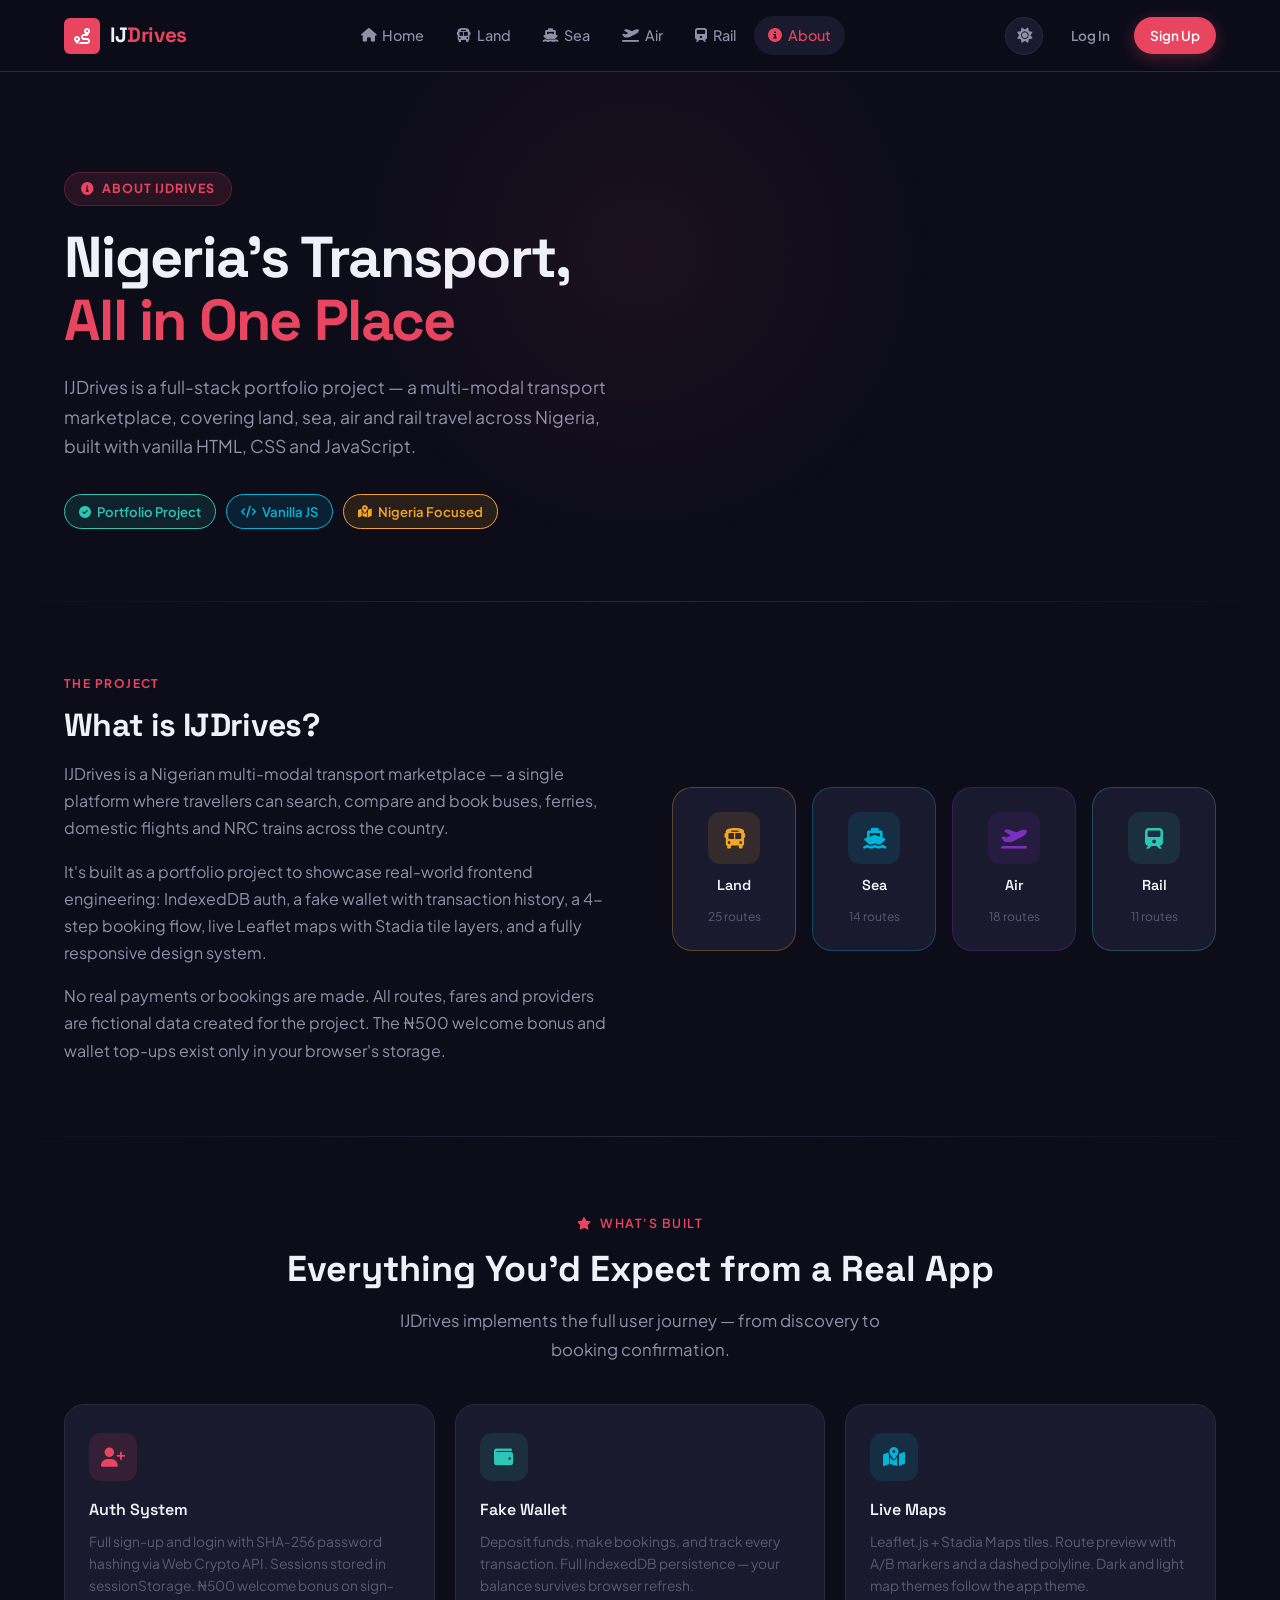
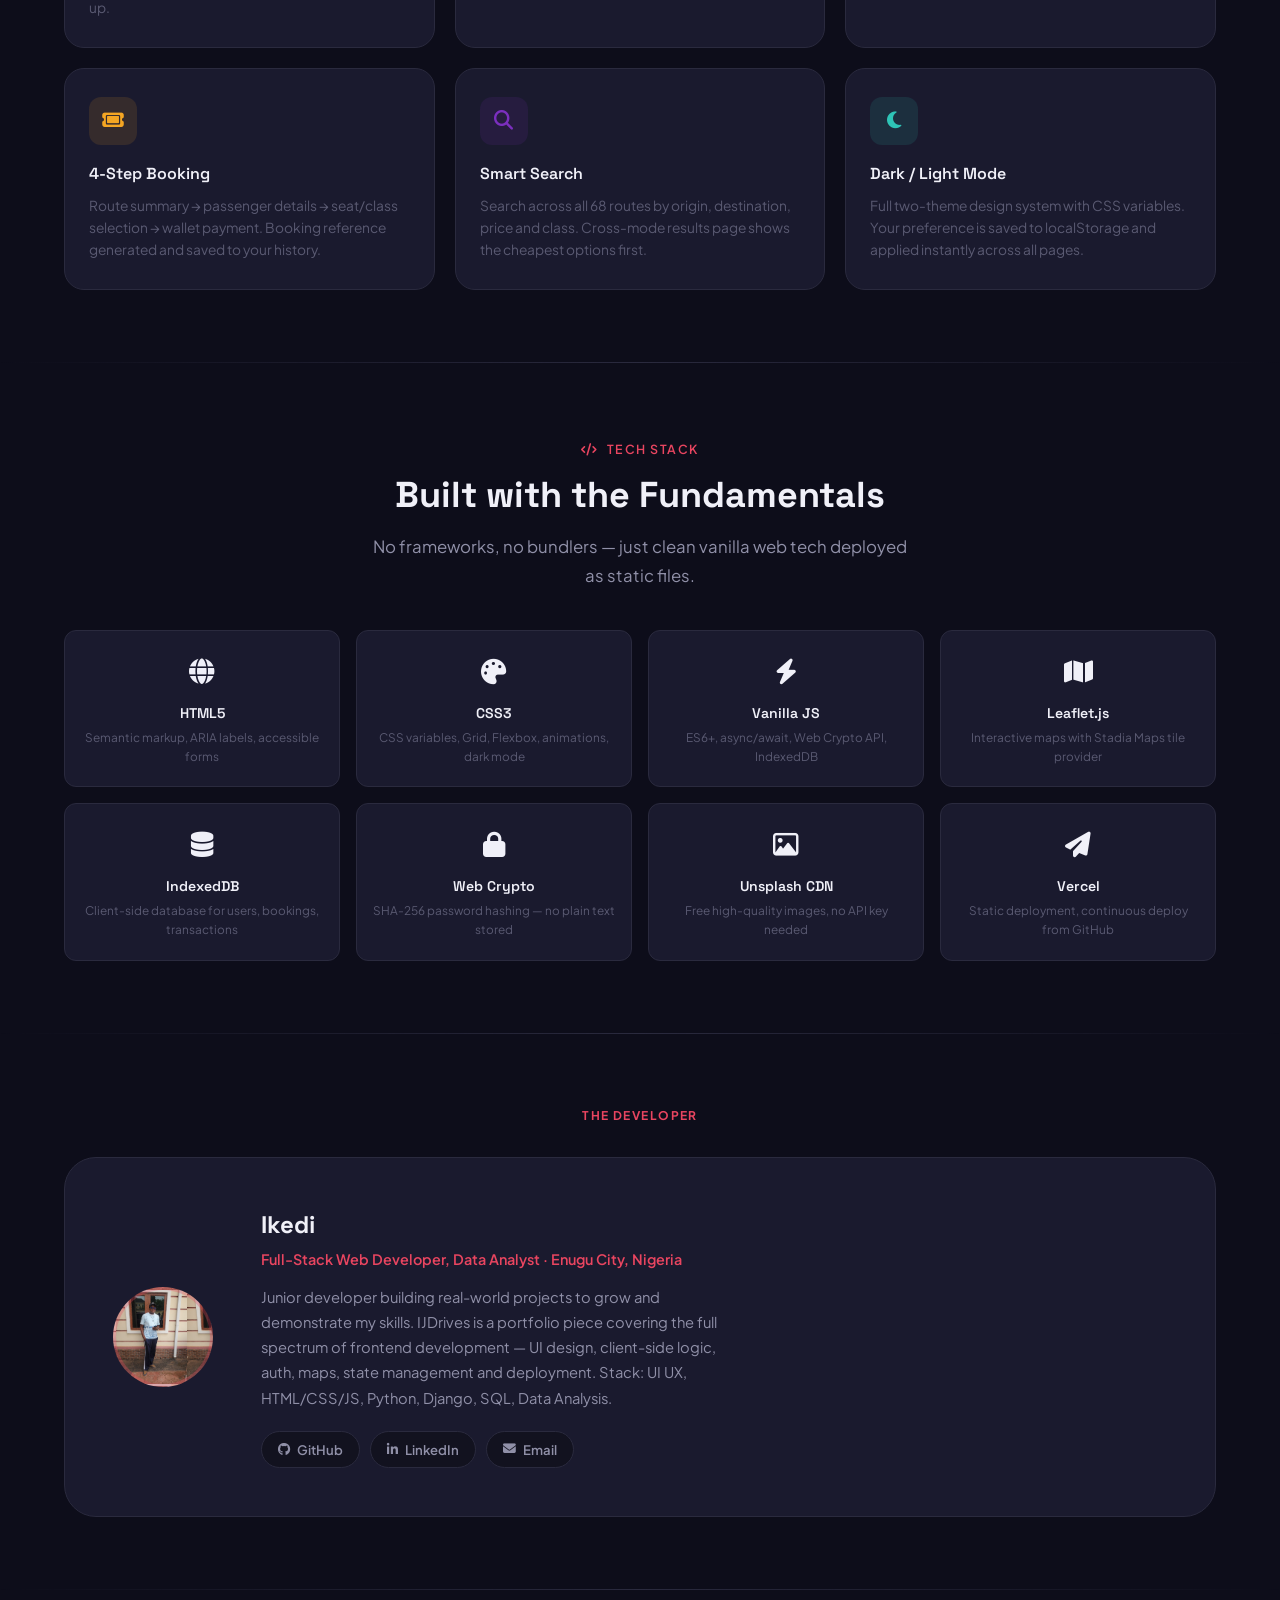
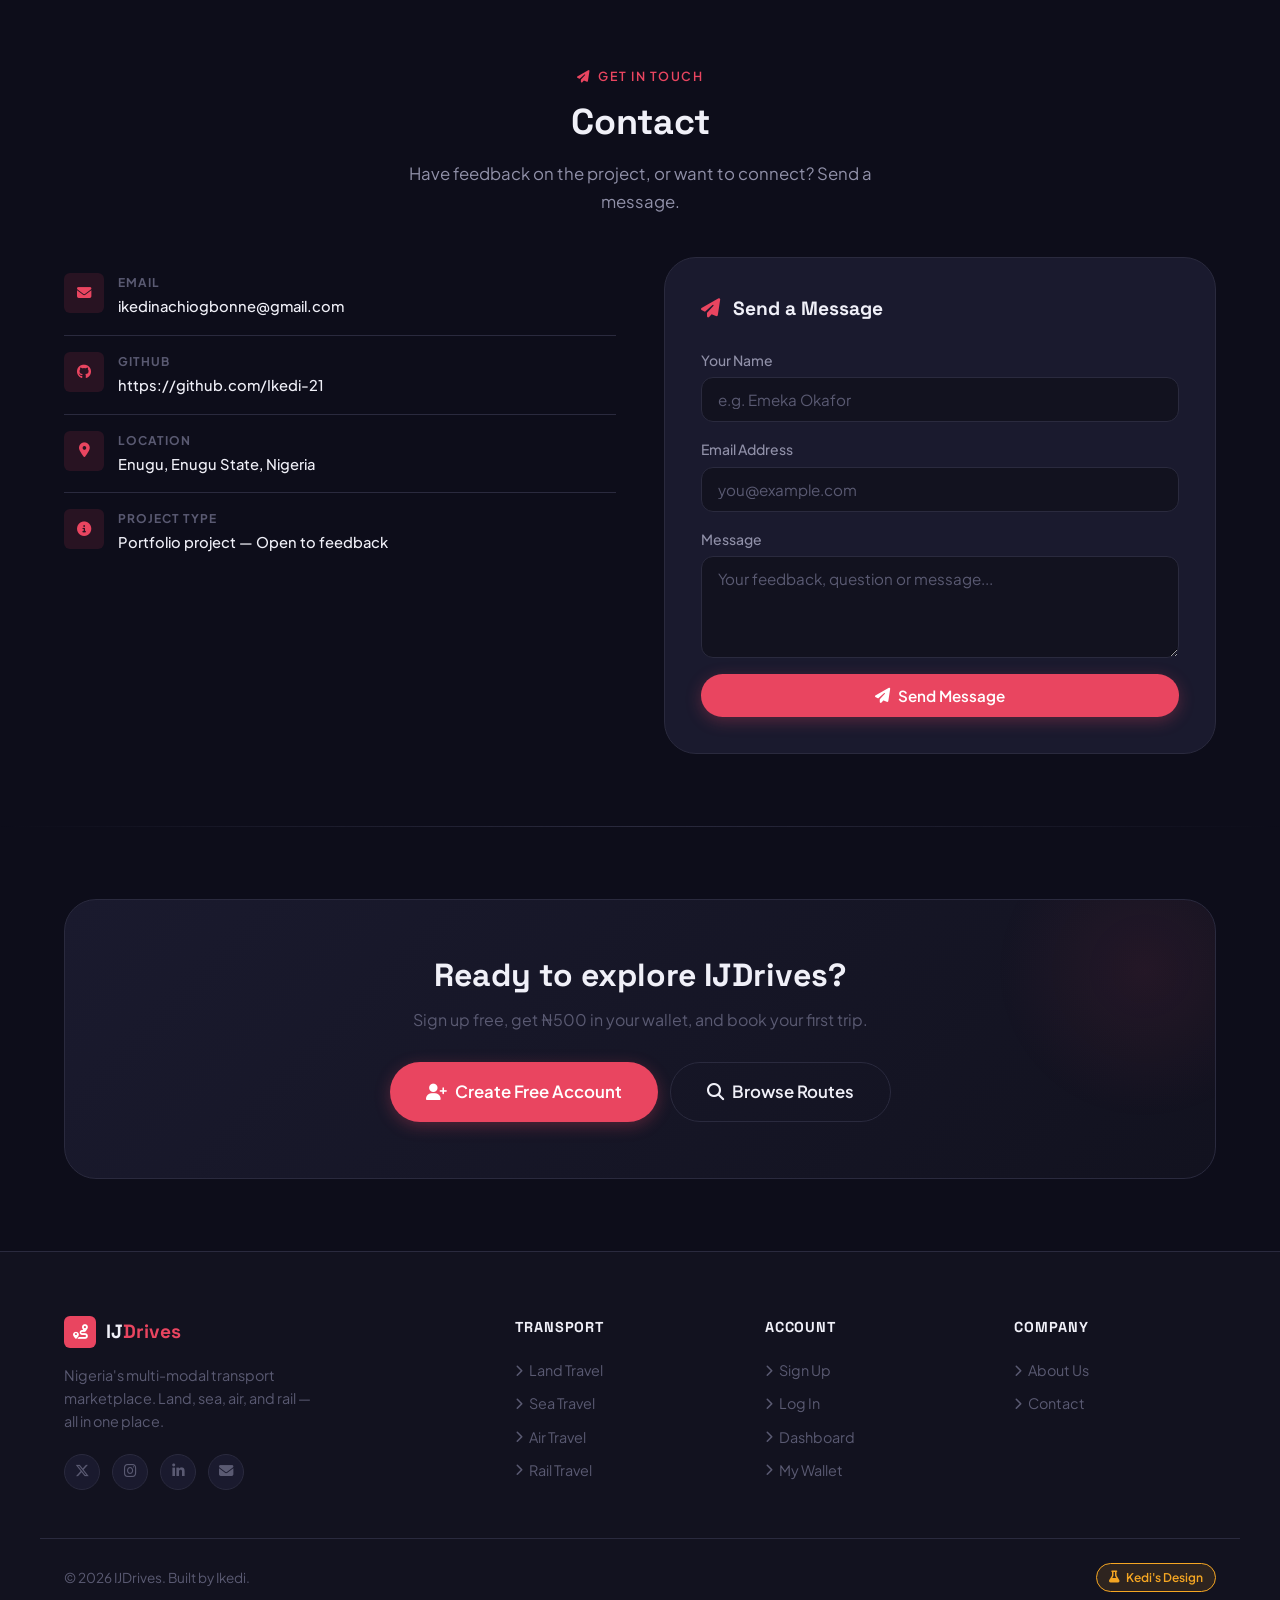
==== about.html @ fa4a675e "new changes" ====
<!DOCTYPE html>
<html lang="en" data-theme="dark">
<head>
  <meta charset="UTF-8">
  <meta name="viewport" content="width=device-width, initial-scale=1.0">
  <meta name="description" content="About IJDrives — Nigeria's multi-modal transport marketplace demo, built by Ikedi.">
  <title>About | IJDrives</title>

  <!-- Favicon -->
    <link rel="icon" type="image/png" sizes="64x64" href="./assets/icons/Gemini_Generated_Image_gh6tetgh6tetgh6t-removebg-preview.png">
    

  <!-- Font Awesome 6 -->
  <link rel="stylesheet" href="https://cdnjs.cloudflare.com/ajax/libs/font-awesome/6.5.1/css/all.min.css" crossorigin="anonymous">

  <!-- Google Fonts -->
  <link rel="preconnect" href="https://fonts.googleapis.com">
  <link rel="preconnect" href="https://fonts.gstatic.com" crossorigin>
  <link href="https://fonts.googleapis.com/css2?family=Space+Grotesk:wght@400;500;600;700&family=Plus+Jakarta+Sans:ital,wght@0,400;0,500;0,600;0,700;1,400&family=JetBrains+Mono:wght@400;500&display=swap" rel="stylesheet">

  <!-- IJDrives CSS -->
  <link rel="stylesheet" href="css/main.css">
  <link rel="stylesheet" href="css/animations.css">
  <link rel="stylesheet" href="css/components.css">

  <style>
    /* ── About page styles ── */

    /* Hero */
    .about-hero {
      padding: 100px 0 72px;
      position: relative;
      overflow: hidden;
    }
    .about-hero::before {
      content: '';
      position: absolute;
      top: -120px; left: 50%;
      transform: translateX(-50%);
      width: 600px; height: 600px;
      border-radius: 50%;
      background: radial-gradient(circle, rgba(233,69,96,0.07) 0%, transparent 70%);
      pointer-events: none;
    }
    .about-hero__eyebrow {
      display: inline-flex;
      align-items: center;
      gap: 8px;
      padding: 6px 16px;
      background: var(--danger-bg);
      border: 1px solid rgba(233,69,96,0.25);
      border-radius: var(--radius-full);
      color: var(--accent);
      font-size: 0.78rem;
      font-weight: 700;
      letter-spacing: 0.08em;
      text-transform: uppercase;
      margin-bottom: 20px;
    }
    .about-hero__title {
      font-family: 'Space Grotesk', sans-serif;
      font-size: clamp(2.2rem, 5vw, 3.6rem);
      font-weight: 700;
      letter-spacing: -0.03em;
      line-height: 1.1;
      color: var(--text-primary);
      margin-bottom: 20px;
    }
    .about-hero__title span { color: var(--accent); }
    .about-hero__subtitle {
      font-family: 'Plus Jakarta Sans', sans-serif;
      font-size: 1.1rem;
      color: var(--text-secondary);
      max-width: 560px;
      line-height: 1.7;
      margin-bottom: 32px;
    }
    .about-hero__badges {
      display: flex;
      gap: 10px;
      flex-wrap: wrap;
    }
    .about-badge {
      display: inline-flex;
      align-items: center;
      gap: 6px;
      padding: 6px 14px;
      border-radius: var(--radius-full);
      font-family: 'Plus Jakarta Sans', sans-serif;
      font-size: 0.82rem;
      font-weight: 600;
      border: 1px solid var(--border);
      color: var(--text-secondary);
      background: var(--bg-card);
    }
    .about-badge i { font-size: 0.75rem; }
    .about-badge.green  { color: var(--success); border-color: var(--success); background: var(--success-bg); }
    .about-badge.blue   { color: var(--info);    border-color: var(--info);    background: var(--info-bg);    }
    .about-badge.yellow { color: var(--warning); border-color: var(--warning); background: var(--warning-bg); }

    /* Section divider */
    .about-divider {
      height: 1px;
      background: linear-gradient(to right, transparent, var(--border), transparent);
      margin: 0;
    }

    /* What is IJDrives */
    .about-section { padding: 72px 0; }
    .about-section__eyebrow {
      font-family: 'Plus Jakarta Sans', sans-serif;
      font-size: 0.75rem;
      font-weight: 700;
      letter-spacing: 0.12em;
      text-transform: uppercase;
      color: var(--accent);
      margin-bottom: 12px;
    }
    .about-section__title {
      font-family: 'Space Grotesk', sans-serif;
      font-size: clamp(1.5rem, 3vw, 2rem);
      font-weight: 700;
      letter-spacing: -0.02em;
      color: var(--text-primary);
      margin-bottom: 16px;
    }
    .about-section__body {
      font-family: 'Plus Jakarta Sans', sans-serif;
      font-size: 1rem;
      color: var(--text-secondary);
      line-height: 1.75;
      max-width: 600px;
    }
    .about-section__body p + p { margin-top: 16px; }

    /* Two-col layout */
    .about-two-col {
      display: grid;
      grid-template-columns: 1fr 1fr;
      gap: 64px;
      align-items: center;
    }
    .about-two-col.reverse { direction: rtl; }
    .about-two-col.reverse > * { direction: ltr; }

    /* Feature cards grid */
    .features-grid {
      display: grid;
      grid-template-columns: repeat(3, 1fr);
      gap: 20px;
    }
    .feature-card {
      background: var(--bg-card);
      border: 1px solid var(--border);
      border-radius: var(--radius-lg);
      padding: 28px 24px;
      transition: transform 0.2s ease, box-shadow 0.2s ease, border-color 0.2s ease;
    }
    .feature-card:hover {
      transform: translateY(-4px);
      box-shadow: var(--shadow-md);
      border-color: var(--accent);
    }
    .feature-card__icon {
      width: 48px; height: 48px;
      border-radius: var(--radius-md);
      display: flex; align-items: center; justify-content: center;
      font-size: 1.2rem;
      margin-bottom: 16px;
    }
    .feature-card__title {
      font-family: 'Space Grotesk', sans-serif;
      font-weight: 600;
      font-size: 1rem;
      color: var(--text-primary);
      margin-bottom: 8px;
    }
    .feature-card__desc {
      font-family: 'Plus Jakarta Sans', sans-serif;
      font-size: 0.86rem;
      color: var(--text-muted);
      line-height: 1.6;
    }

    /* Tech stack */
    .tech-grid {
      display: grid;
      grid-template-columns: repeat(4, 1fr);
      gap: 16px;
    }
    .tech-card {
      background: var(--bg-card);
      border: 1px solid var(--border);
      border-radius: var(--radius-md);
      padding: 20px 16px;
      text-align: center;
      transition: border-color 0.2s ease, transform 0.2s ease;
    }
    .tech-card:hover {
      border-color: var(--accent);
      transform: translateY(-2px);
    }
    .tech-card__icon {
      font-size: 1.6rem;
      margin-bottom: 10px;
      display: block;
    }
    .tech-card__name {
      font-family: 'Space Grotesk', sans-serif;
      font-size: 0.88rem;
      font-weight: 600;
      color: var(--text-primary);
      margin-bottom: 4px;
    }
    .tech-card__desc {
      font-family: 'Plus Jakarta Sans', sans-serif;
      font-size: 0.74rem;
      color: var(--text-muted);
    }

    /* Transport modes strip */
    .modes-strip {
      display: grid;
      grid-template-columns: repeat(4, 1fr);
      gap: 16px;
    }
    .mode-strip-card {
      background: var(--bg-card);
      border: 1px solid var(--border);
      border-radius: var(--radius-lg);
      padding: 24px 20px;
      text-align: center;
      text-decoration: none;
      transition: all 0.2s ease;
      display: flex;
      flex-direction: column;
      align-items: center;
      gap: 10px;
    }
    .mode-strip-card:hover {
      transform: translateY(-4px);
      box-shadow: var(--shadow-md);
    }
    .mode-strip-card__icon {
      width: 52px; height: 52px;
      border-radius: var(--radius-md);
      display: flex; align-items: center; justify-content: center;
      font-size: 1.3rem;
    }
    .mode-strip-card__label {
      font-family: 'Space Grotesk', sans-serif;
      font-weight: 600;
      font-size: 0.9rem;
      color: var(--text-primary);
    }
    .mode-strip-card__count {
      font-family: 'Plus Jakarta Sans', sans-serif;
      font-size: 0.75rem;
      color: var(--text-muted);
    }

    /* Developer section */
    .dev-card {
      background: var(--bg-card);
      border: 1px solid var(--border);
      border-radius: var(--radius-xl);
      padding: 48px;
      display: flex;
      align-items: center;
      gap: 48px;
    }
    .dev-avatar {
      width: 100px; height: 100px;
      border-radius: 50%;
      background: url(./assets/images/WhatsApp\ Image\ 2026-04-05\ at\ 7.45.03\ PM.jpeg);
      background-size: contain;
      display: flex; 
      align-items: center; 
      justify-content: center;
      font-family: 'Space Grotesk', sans-serif;
      font-size: 2.2rem;
      font-weight: 700;
      color: #fff;
      flex-shrink: 0;
      border: 3px solid rgba(233,69,96,0.3);
    }
    .dev-info__name {
      font-family: 'Space Grotesk', sans-serif;
      font-size: 1.5rem;
      font-weight: 700;
      color: var(--text-primary);
      margin-bottom: 4px;
    }
    .dev-info__role {
      font-family: 'Plus Jakarta Sans', sans-serif;
      font-size: 0.9rem;
      color: var(--accent);
      font-weight: 600;
      margin-bottom: 14px;
    }
    .dev-info__bio {
      font-family: 'Plus Jakarta Sans', sans-serif;
      font-size: 0.92rem;
      color: var(--text-secondary);
      line-height: 1.7;
      max-width: 480px;
      margin-bottom: 20px;
    }
    .dev-links {
      display: flex;
      gap: 10px;
      flex-wrap: wrap;
    }
    .dev-link {
      display: inline-flex;
      align-items: center;
      gap: 7px;
      padding: 7px 16px;
      border-radius: var(--radius-full);
      background: var(--bg-secondary);
      border: 1px solid var(--border);
      color: var(--text-secondary);
      font-family: 'Plus Jakarta Sans', sans-serif;
      font-size: 0.82rem;
      font-weight: 600;
      text-decoration: none;
      transition: all 0.2s ease;
    }
    .dev-link:hover {
      background: var(--accent);
      border-color: var(--accent);
      color: #fff;
    }
    .dev-link i { font-size: 0.8rem; }

    /* Contact section */
    .contact-grid {
      display: grid;
      grid-template-columns: 1fr 1fr;
      gap: 48px;
      align-items: start;
    }
    .contact-info__item {
      display: flex;
      align-items: flex-start;
      gap: 14px;
      padding: 16px 0;
      border-bottom: 1px solid var(--border);
    }
    .contact-info__item:last-child { border-bottom: none; }
    .contact-info__icon {
      width: 40px; height: 40px;
      border-radius: var(--radius-sm);
      background: var(--danger-bg);
      display: flex; align-items: center; justify-content: center;
      color: var(--accent);
      font-size: 0.9rem;
      flex-shrink: 0;
    }
    .contact-info__label {
      font-family: 'Plus Jakarta Sans', sans-serif;
      font-size: 0.75rem;
      font-weight: 700;
      letter-spacing: 0.08em;
      text-transform: uppercase;
      color: var(--text-muted);
      margin-bottom: 3px;
    }
    .contact-info__value {
      font-family: 'Plus Jakarta Sans', sans-serif;
      font-size: 0.92rem;
      color: var(--text-primary);
      font-weight: 500;
    }

    /* Contact form */
    .contact-form {
      background: var(--bg-card);
      border: 1px solid var(--border);
      border-radius: var(--radius-xl);
      padding: 36px;
    }
    .contact-form__title {
      font-family: 'Space Grotesk', sans-serif;
      font-weight: 700;
      font-size: 1.2rem;
      color: var(--text-primary);
      margin-bottom: 24px;
    }
    .contact-form__fields {
      display: flex;
      flex-direction: column;
      gap: 16px;
    }
    .contact-form__success {
      display: none;
      text-align: center;
      padding: 24px;
    }
    .contact-form__success i {
      font-size: 2.5rem;
      color: var(--success);
      margin-bottom: 12px;
      display: block;
    }

    /* CTA banner */
    .about-cta {
      background: linear-gradient(135deg, var(--bg-card) 0%, var(--bg-secondary) 100%);
      border: 1px solid var(--border);
      border-radius: var(--radius-xl);
      padding: 56px 48px;
      text-align: center;
      position: relative;
      overflow: hidden;
    }
    .about-cta::before {
      content: '';
      position: absolute;
      top: -80px; right: -80px;
      width: 300px; height: 300px;
      border-radius: 50%;
      background: radial-gradient(circle, rgba(233,69,96,0.08) 0%, transparent 70%);
      pointer-events: none;
    }
    .about-cta__title {
      font-family: 'Space Grotesk', sans-serif;
      font-size: clamp(1.5rem, 3vw, 2rem);
      font-weight: 700;
      color: var(--text-primary);
      margin-bottom: 12px;
    }
    .about-cta__sub {
      font-family: 'Plus Jakarta Sans', sans-serif;
      color: var(--text-muted);
      margin-bottom: 28px;
      font-size: 1rem;
    }
    .about-cta__actions {
      display: flex;
      gap: 12px;
      justify-content: center;
      flex-wrap: wrap;
    }

    /* Responsive */
    @media (max-width: 900px) {
      .about-two-col   { grid-template-columns: 1fr; gap: 40px; }
      .about-two-col.reverse { direction: ltr; }
      .features-grid   { grid-template-columns: 1fr 1fr; }
      .tech-grid       { grid-template-columns: repeat(2, 1fr); }
      .modes-strip     { grid-template-columns: repeat(2, 1fr); }
      .dev-card        { flex-direction: column; align-items: flex-start; gap: 24px; padding: 32px; }
      .contact-grid    { grid-template-columns: 1fr; }
    }
    @media (max-width: 540px) {
      .features-grid   { grid-template-columns: 1fr; }
      .about-cta       { padding: 40px 24px; }
      .about-hero      { padding: 80px 0 56px; }
    }
  </style>
</head>
<body>

  <div class="toast-container" id="toast-container"></div>

  <!--  NAVBAR  -->
  <nav class="navbar" id="navbar">
    <div class="navbar__inner">
      <a href="index.html" class="navbar__logo">
        <div class="navbar__logo-icon"><i class="fa-solid fa-route"></i></div>
        <span class="navbar__logo-text">IJ<span>Drives</span></span>
      </a>
      <ul class="navbar__links">
        <li><a href="index.html" class="navbar__link"><i class="fa-solid fa-house"></i> Home</a></li>
        <li><a href="land.html"  class="navbar__link" data-mode="land"><i class="fa-solid fa-bus"></i> Land</a></li>
        <li><a href="sea.html"   class="navbar__link" data-mode="sea"><i class="fa-solid fa-ship"></i> Sea</a></li>
        <li><a href="air.html"   class="navbar__link" data-mode="air"><i class="fa-solid fa-plane-departure"></i> Air</a></li>
        <li><a href="rail.html"  class="navbar__link" data-mode="rail"><i class="fa-solid fa-train"></i> Rail</a></li>
        <li><a href="about.html" class="navbar__link active"><i class="fa-solid fa-circle-info"></i> About</a></li>
      </ul>
      <div class="navbar__actions">
        <button class="theme-toggle" title="Toggle theme" aria-label="Toggle theme">
          <i class="fa-solid fa-sun"></i>
        </button>
        <a href="wallet.html" class="wallet-chip" style="display:none;">
          <i class="fa-solid fa-wallet"></i>
          <span class="wallet-chip__balance">&#8358;0.00</span>
        </a>
        <div class="navbar__auth">
          <a href="login.html"  class="btn btn-ghost btn-sm">Log In</a>
          <a href="signup.html" class="btn btn-primary btn-sm">Sign Up</a>
        </div>
        <div class="user-menu" style="display:none;">
          <div class="user-avatar" role="button" tabindex="0" aria-label="User menu">U</div>
          <div class="user-dropdown">
            <div class="user-dropdown__header">
              <div class="user-dropdown__name">User Name</div>
              <div class="user-dropdown__email">user@email.com</div>
            </div>
            <a href="dashboard.html" class="user-dropdown__item"><i class="fa-solid fa-gauge"></i> Dashboard</a>
            <a href="wallet.html"    class="user-dropdown__item"><i class="fa-solid fa-wallet"></i> My Wallet</a>
            <a href="dashboard.html#bookings" class="user-dropdown__item"><i class="fa-solid fa-ticket"></i> My Bookings</a>
            <div class="divider" style="margin:6px 0;"></div>
            <div class="user-dropdown__item danger" data-action="logout">
              <i class="fa-solid fa-right-from-bracket"></i> Log Out
            </div>
          </div>
        </div>
        <div class="navbar__hamburger" id="hamburger" aria-label="Menu" aria-expanded="false">
          <span></span><span></span><span></span>
        </div>
      </div>
    </div>
  </nav>

  <main class="page-content">

    <!-- ══ HERO ══ -->
    <section class="about-hero">
      <div class="container">
        <div class="about-hero__eyebrow hero-animate-1">
          <i class="fa-solid fa-circle-info"></i> About IJDrives
        </div>
        <h1 class="about-hero__title hero-animate-2">
          Nigeria's Transport,<br><span>All in One Place</span>
        </h1>
        <p class="about-hero__subtitle hero-animate-3">
          IJDrives is a full-stack portfolio project — a multi-modal transport
          marketplace, covering land, sea, air and rail travel across Nigeria,
          built with vanilla HTML, CSS and JavaScript.
        </p>
        <div class="about-hero__badges hero-animate-4">
          <span class="about-badge green"><i class="fa-solid fa-circle-check"></i> Portfolio Project</span>
          <span class="about-badge blue"><i class="fa-solid fa-code"></i> Vanilla JS</span>
          <span class="about-badge yellow"><i class="fa-solid fa-map-location-dot"></i> Nigeria Focused</span>
        </div>
      </div>
    </section>

    <div class="about-divider"></div>

    <!-- ══ WHAT IS IJDRIVES ══ -->
    <section class="about-section">
      <div class="container">
        <div class="about-two-col">
          <div class="reveal-left">
            <div class="about-section__eyebrow">The Project</div>
            <h2 class="about-section__title">What is IJDrives?</h2>
            <div class="about-section__body">
              <p>
                IJDrives is a Nigerian multi-modal transport marketplace — a single platform
                where travellers can search, compare and book buses, ferries, domestic flights
                and NRC trains across the country.
              </p>
              <p>
                It's built as a portfolio project to showcase real-world frontend engineering:
                IndexedDB auth, a fake wallet with transaction history, a 4-step booking flow,
                live Leaflet maps with Stadia tile layers, and a fully responsive design system.
              </p>
              <p>
                No real payments or bookings are made. All routes, fares and providers are
                fictional data created for the project. The ₦500 welcome bonus and wallet top-ups
                exist only in your browser's storage.
              </p>
            </div>
          </div>
          <div class="reveal-right">
            <!-- Mode cards -->
            <div class="modes-strip">
              <a href="land.html" class="mode-strip-card" style="border-color:rgba(245,166,35,0.3);">
                <div class="mode-strip-card__icon" style="background:rgba(245,166,35,0.12);color:var(--land-accent);">
                  <i class="fa-solid fa-bus"></i>
                </div>
                <div class="mode-strip-card__label">Land</div>
                <div class="mode-strip-card__count">25 routes</div>
              </a>
              <a href="sea.html" class="mode-strip-card" style="border-color:rgba(0,180,216,0.3);">
                <div class="mode-strip-card__icon" style="background:rgba(0,180,216,0.12);color:var(--sea-accent);">
                  <i class="fa-solid fa-ship"></i>
                </div>
                <div class="mode-strip-card__label">Sea</div>
                <div class="mode-strip-card__count">14 routes</div>
              </a>
              <a href="air.html" class="mode-strip-card" style="border-color:rgba(123,47,190,0.3);">
                <div class="mode-strip-card__icon" style="background:rgba(123,47,190,0.12);color:var(--air-accent);">
                  <i class="fa-solid fa-plane-departure"></i>
                </div>
                <div class="mode-strip-card__label">Air</div>
                <div class="mode-strip-card__count">18 routes</div>
              </a>
              <a href="rail.html" class="mode-strip-card" style="border-color:rgba(46,196,182,0.3);">
                <div class="mode-strip-card__icon" style="background:rgba(46,196,182,0.12);color:var(--rail-accent);">
                  <i class="fa-solid fa-train"></i>
                </div>
                <div class="mode-strip-card__label">Rail</div>
                <div class="mode-strip-card__count">11 routes</div>
              </a>
            </div>
          </div>
        </div>
      </div>
    </section>

    <div class="about-divider"></div>

    <!-- ══ FEATURES  -->
    <section class="about-section">
      <div class="container">
        <div class="section-header reveal" style="margin-bottom:40px;">
          <div class="eyebrow"><i class="fa-solid fa-star"></i> What's Built</div>
          <h2>Everything You'd Expect from a Real App</h2>
          <p>IJDrives implements the full user journey — from discovery to booking confirmation.</p>
        </div>
        <div class="features-grid">

          <div class="feature-card reveal">
            <div class="feature-card__icon" style="background:var(--danger-bg);color:var(--accent);">
              <i class="fa-solid fa-user-plus"></i>
            </div>
            <div class="feature-card__title">Auth System</div>
            <div class="feature-card__desc">
              Full sign-up and login with SHA-256 password hashing via Web Crypto API.
              Sessions stored in sessionStorage. ₦500 welcome bonus on sign-up.
            </div>
          </div>

          <div class="feature-card reveal">
            <div class="feature-card__icon" style="background:var(--success-bg);color:var(--success);">
              <i class="fa-solid fa-wallet"></i>
            </div>
            <div class="feature-card__title">Fake Wallet</div>
            <div class="feature-card__desc">
              Deposit funds, make bookings, and track every transaction.
              Full IndexedDB persistence — your balance survives browser refresh.
            </div>
          </div>

          <div class="feature-card reveal">
            <div class="feature-card__icon" style="background:var(--info-bg);color:var(--info);">
              <i class="fa-solid fa-map-location-dot"></i>
            </div>
            <div class="feature-card__title">Live Maps</div>
            <div class="feature-card__desc">
              Leaflet.js + Stadia Maps tiles. Route preview with A/B markers and
              a dashed polyline. Dark and light map themes follow the app theme.
            </div>
          </div>

          <div class="feature-card reveal">
            <div class="feature-card__icon" style="background:var(--warning-bg);color:var(--warning);">
              <i class="fa-solid fa-ticket"></i>
            </div>
            <div class="feature-card__title">4-Step Booking</div>
            <div class="feature-card__desc">
              Route summary → passenger details → seat/class selection → wallet payment.
              Booking reference generated and saved to your history.
            </div>
          </div>

          <div class="feature-card reveal">
            <div class="feature-card__icon" style="background:rgba(123,47,190,0.12);color:var(--air-accent);">
              <i class="fa-solid fa-magnifying-glass"></i>
            </div>
            <div class="feature-card__title">Smart Search</div>
            <div class="feature-card__desc">
              Search across all 68 routes by origin, destination, price and class.
              Cross-mode results page shows the cheapest options first.
            </div>
          </div>

          <div class="feature-card reveal">
            <div class="feature-card__icon" style="background:var(--success-bg);color:var(--success);">
              <i class="fa-solid fa-moon"></i>
            </div>
            <div class="feature-card__title">Dark / Light Mode</div>
            <div class="feature-card__desc">
              Full two-theme design system with CSS variables. Your preference
              is saved to localStorage and applied instantly across all pages.
            </div>
          </div>

        </div>
      </div>
    </section>

    <div class="about-divider"></div>

    <!-- TECH STACK  -->
    <section class="about-section">
      <div class="container">
        <div class="section-header reveal" style="margin-bottom:40px;">
          <div class="eyebrow"><i class="fa-solid fa-code"></i> Tech Stack</div>
          <h2>Built with the Fundamentals</h2>
          <p>No frameworks, no bundlers — just clean vanilla web tech deployed as static files.</p>
        </div>
        <div class="tech-grid">

          <div class="tech-card reveal">
            <span class="tech-card__icon"><i class="fa-solid fa-globe"></i></span>
            <div class="tech-card__name">HTML5</div>
            <div class="tech-card__desc">Semantic markup, ARIA labels, accessible forms</div>
          </div>

          <div class="tech-card reveal">
            <span class="tech-card__icon"><i class="fa-solid fa-palette"></i></span>
            <div class="tech-card__name">CSS3</div>
            <div class="tech-card__desc">CSS variables, Grid, Flexbox, animations, dark mode</div>
          </div>

          <div class="tech-card reveal">
            <span class="tech-card__icon"><i class="fa-solid fa-bolt"></i></span>
            <div class="tech-card__name">Vanilla JS</div>
            <div class="tech-card__desc">ES6+, async/await, Web Crypto API, IndexedDB</div>
          </div>

          <div class="tech-card reveal">
            <span class="tech-card__icon"><i class="fa-solid fa-map"></i></span>
            <div class="tech-card__name">Leaflet.js</div>
            <div class="tech-card__desc">Interactive maps with Stadia Maps tile provider</div>
          </div>

          <div class="tech-card reveal">
            <span class="tech-card__icon"><i class="fa-solid fa-database"></i></span>
            <div class="tech-card__name">IndexedDB</div>
            <div class="tech-card__desc">Client-side database for users, bookings, transactions</div>
          </div>

          <div class="tech-card reveal">
            <span class="tech-card__icon"><i class="fa-solid fa-lock"></i></span>
            <div class="tech-card__name">Web Crypto</div>
            <div class="tech-card__desc">SHA-256 password hashing — no plain text stored</div>
          </div>

          <div class="tech-card reveal">
            <span class="tech-card__icon"><i class="fa-regular fa-image"></i></span>
            <div class="tech-card__name">Unsplash CDN</div>
            <div class="tech-card__desc">Free high-quality images, no API key needed</div>
          </div>

          <div class="tech-card reveal">
            <span class="tech-card__icon"><i class="fa-solid fa-paper-plane"></i></span>
            <div class="tech-card__name">Vercel</div>
            <div class="tech-card__desc">Static deployment, continuous deploy from GitHub</div>
          </div>

        </div>
      </div>
    </section>

    <div class="about-divider"></div>

    <!-- DEVELOPER  -->
    <section class="about-section">
      <div class="container">
        <div class="about-section__eyebrow reveal" style="text-align:center;display:block;margin-bottom:32px;">
          The Developer
        </div>
        <div class="dev-card reveal">
          <div class="dev-avatar"><img src="" alt=""></div>
          <div class="dev-info">
            <div class="dev-info__name">Ikedi</div>
            <div class="dev-info__role">Full-Stack Web Developer, Data Analyst · Enugu City, Nigeria</div>
            <p class="dev-info__bio">
              Junior developer building real-world projects to grow and demonstrate my skills.
              IJDrives is a portfolio piece covering the full spectrum of frontend development —
              UI design, client-side logic, auth, maps, state management and deployment.
              Stack: UI UX, HTML/CSS/JS, Python, Django, SQL, Data Analysis.
            </p>
            <div class="dev-links">
              <a href="https://github.com/Ikedi-21" target="_blank" rel="noopener" class="dev-link">
                <i class="fa-brands fa-github"></i> GitHub
              </a>
              <a href="https://linkedin.com" target="_blank" rel="noopener" class="dev-link">
                <i class="fa-brands fa-linkedin-in"></i> LinkedIn
              </a>
              <a href="mailto:ikedinachiogbonne@gmail.com" class="dev-link">
                <i class="fa-solid fa-envelope"></i> Email
              </a>
            </div>
          </div>
        </div>
      </div>
    </section>

    <div class="about-divider"></div>

    <!--  CONTACT -->
    <section class="about-section" id="contact">
      <div class="container">
        <div class="section-header reveal" style="margin-bottom:40px;">
          <div class="eyebrow"><i class="fa-solid fa-paper-plane"></i> Get in Touch</div>
          <h2>Contact</h2>
          <p>Have feedback on the project, or want to connect? Send a message.</p>
        </div>

        <div class="contact-grid">

          <!-- Contact info -->
          <div class="reveal-left">
            <div class="contact-info__item">
              <div class="contact-info__icon"><i class="fa-solid fa-envelope"></i></div>
              <div>
                <div class="contact-info__label">Email</div>
                <div class="contact-info__value">ikedinachiogbonne@gmail.com</div>
              </div>
            </div>
            <div class="contact-info__item">
              <div class="contact-info__icon"><i class="fa-brands fa-github"></i></div>
              <div>
                <div class="contact-info__label">GitHub</div>
                <div class="contact-info__value">https://github.com/Ikedi-21</div>
              </div>
            </div>
            <div class="contact-info__item">
              <div class="contact-info__icon"><i class="fa-solid fa-location-dot"></i></div>
              <div>
                <div class="contact-info__label">Location</div>
                <div class="contact-info__value">Enugu, Enugu State, Nigeria</div>
              </div>
            </div>
            <div class="contact-info__item">
              <div class="contact-info__icon"><i class="fa-solid fa-circle-info"></i></div>
              <div>
                <div class="contact-info__label">Project Type</div>
                <div class="contact-info__value">Portfolio project — Open to feedback</div>
              </div>
            </div>
          </div>

          <!-- Contact form -->
          <div class="reveal-right">
            <div class="contact-form">
              <div class="contact-form__title">
                <i class="fa-solid fa-paper-plane" style="color:var(--accent);margin-right:8px;"></i>
                Send a Message
              </div>
              <div class="contact-form__fields" id="contact-fields">
                <div class="form-group">
                  <label class="form-label">Your Name</label>
                  <input type="text" id="contact-name" class="form-input" placeholder="e.g. Emeka Okafor">
                </div>
                <div class="form-group">
                  <label class="form-label">Email Address</label>
                  <input type="email" id="contact-email" class="form-input" placeholder="you@example.com">
                </div>
                <div class="form-group">
                  <label class="form-label">Message</label>
                  <textarea id="contact-message" class="form-input" rows="4"
                    placeholder="Your feedback, question or message..."
                    style="resize:vertical; min-height:100px;"></textarea>
                </div>
                <button class="btn btn-primary btn-full" id="contact-send-btn">
                  <i class="fa-solid fa-paper-plane"></i> Send Message
                </button>
              </div>
              <!-- Success state (shown after send) -->
              <div class="contact-form__success" id="contact-success">
                <i class="fa-solid fa-circle-check"></i>
                <h3 style="font-family:'Space Grotesk',sans-serif;margin-bottom:8px;">Message sent!</h3>
                <p style="color:var(--text-muted);font-size:0.9rem;">
                  Thanks for reaching out. This is a my demo project so nothing was actually sent,
                  but the thought counts! 😄 I appriciate. 
                </p>
              </div>
            </div>
          </div>

        </div>
      </div>
    </section>

    <div class="about-divider"></div>

    <!-- CTA -->
    <section class="about-section">
      <div class="container">
        <div class="about-cta reveal">
          <h2 class="about-cta__title">Ready to explore IJDrives?</h2>
          <p class="about-cta__sub">Sign up free, get ₦500 in your wallet, and book your first trip.</p>
          <div class="about-cta__actions">
            <a href="signup.html" class="btn btn-primary btn-lg">
              <i class="fa-solid fa-user-plus"></i> Create Free Account
            </a>
            <a href="index.html" class="btn btn-secondary btn-lg">
              <i class="fa-solid fa-magnifying-glass"></i> Browse Routes
            </a>
          </div>
        </div>
      </div>
    </section>

  </main>

  <!-- FOOTER -->
  <footer class="footer">
    <div class="footer__grid">
      <div class="footer__brand">
        <a href="index.html" class="footer__logo">
          <div class="footer__logo-icon"><i class="fa-solid fa-route"></i></div>
          <span class="footer__logo-text">IJ<span>Drives</span></span>
        </a>
        <p class="footer__tagline">Nigeria's multi-modal transport marketplace. Land, sea, air, and rail — all in one place.</p>
        <div class="footer__socials">
          <a href="#" class="footer__social-link" aria-label="Twitter"><i class="fa-brands fa-x-twitter"></i></a>
          <a href="#" class="footer__social-link" aria-label="Instagram"><i class="fa-brands fa-instagram"></i></a>
          <a href="#" class="footer__social-link" aria-label="LinkedIn"><i class="fa-brands fa-linkedin-in"></i></a>
          <a href="#" class="footer__social-link" aria-label="Email"><i class="fa-solid fa-envelope"></i></a>
        </div>
      </div>
      <div>
        <div class="footer__col-title">Transport</div>
        <ul class="footer__links">
          <li><a href="land.html" class="footer__link"><i class="fa-solid fa-chevron-right"></i> Land Travel</a></li>
          <li><a href="sea.html"  class="footer__link"><i class="fa-solid fa-chevron-right"></i> Sea Travel</a></li>
          <li><a href="air.html"  class="footer__link"><i class="fa-solid fa-chevron-right"></i> Air Travel</a></li>
          <li><a href="rail.html" class="footer__link"><i class="fa-solid fa-chevron-right"></i> Rail Travel</a></li>
        </ul>
      </div>
      <div>
        <div class="footer__col-title">Account</div>
        <ul class="footer__links">
          <li><a href="signup.html"    class="footer__link"><i class="fa-solid fa-chevron-right"></i> Sign Up</a></li>
          <li><a href="login.html"     class="footer__link"><i class="fa-solid fa-chevron-right"></i> Log In</a></li>
          <li><a href="dashboard.html" class="footer__link"><i class="fa-solid fa-chevron-right"></i> Dashboard</a></li>
          <li><a href="wallet.html"    class="footer__link"><i class="fa-solid fa-chevron-right"></i> My Wallet</a></li>
        </ul>
      </div>
      <div>
        <div class="footer__col-title">Company</div>
        <ul class="footer__links">
          <li><a href="about.html"         class="footer__link"><i class="fa-solid fa-chevron-right"></i> About Us</a></li>
          <li><a href="about.html#contact" class="footer__link"><i class="fa-solid fa-chevron-right"></i> Contact</a></li>
        </ul>
      </div>
    </div>
    <div class="footer__bottom">
      <p class="footer__copyright">&copy; 2026 IJDrives. Built by Ikedi.</p>
      <span class="footer__demo-badge"><i class="fa-solid fa-flask"></i> Kedi's Design</span>
    </div>
  </footer>

  <!--  SCRIPTS  -->
  <script src="js/config.js"></script>
  <script src="js/db.js"></script>
  <script src="js/utils.js"></script>
  <script src="js/theme.js"></script>
  <script src="js/auth.js"></script>
  <script src="js/wallet.js"></script>
  <script src="js/booking.js"></script>

  <script>
    // Contact form — demo submit (no real sending)
    document.addEventListener('DOMContentLoaded', function() {
      var sendBtn     = document.getElementById('contact-send-btn');
      var fieldsEl    = document.getElementById('contact-fields');
      var successEl   = document.getElementById('contact-success');
      var nameInput   = document.getElementById('contact-name');
      var emailInput  = document.getElementById('contact-email');
      var msgInput    = document.getElementById('contact-message');

      if (sendBtn) {
        sendBtn.addEventListener('click', function() {
          var name  = nameInput  ? nameInput.value.trim()  : '';
          var email = emailInput ? emailInput.value.trim() : '';
          var msg   = msgInput   ? msgInput.value.trim()   : '';

          if (!name) {
            Utils.showToast('warning', 'Name required', 'Please enter your name.');
            if (nameInput) nameInput.focus();
            return;
          }
          if (!email || !/^[^\s@]+@[^\s@]+\.[^\s@]+$/.test(email)) {
            Utils.showToast('warning', 'Valid email required', 'Please enter a valid email address.');
            if (emailInput) emailInput.focus();
            return;
          }
          if (!msg) {
            Utils.showToast('warning', 'Message required', 'Please write a message.');
            if (msgInput) msgInput.focus();
            return;
          }

          // Simulate sending
          sendBtn.disabled  = true;
          sendBtn.innerHTML = '<span class="spinner" style="width:18px;height:18px;border-width:2px;"></span> Sending...';

          setTimeout(function() {
            fieldsEl.style.display  = 'none';
            successEl.style.display = 'block';
          }, 1200);
        });
      }

      // Scroll reveal
      Utils.initScrollReveal();
    });
  </script>

</body>
</html>
---- css/main.css ----
/* 
   IJDrives — main.css  (v2)
   Global styles: CSS variables, reset, typography, theme
   Fonts: Space Grotesk (headings) + Plus Jakarta Sans (body)
    */

/* ── Google Fonts ── */
@import url('https://fonts.googleapis.com/css2?family=Space+Grotesk:wght@400;500;600;700&family=Plus+Jakarta+Sans:ital,wght@0,400;0,500;0,600;0,700;1,400&family=JetBrains+Mono:wght@400;500&display=swap');

/* 
   CSS VARIABLES — DARK THEME (default)
 */
:root,
[data-theme="dark"] {
  /* Backgrounds */
  --bg-primary:      #0D0D1A;
  --bg-secondary:    #12121F;
  --bg-card:         #1A1A2E;
  --bg-card-hover:   #1F1F38;
  --bg-nav:          rgba(13, 13, 26, 0.88);
  --bg-modal:        #1A1A2E;
  --bg-input:        #12121F;

  /* Text */
  --text-primary:    #F0F0F8;
  --text-secondary:  #9090A8;
  --text-muted:      #5A5A72;
  --text-inverse:    #0D0D1A;

  /* Brand colours */
  --accent:          #E94560;
  --accent-hover:    #FF5570;
  --accent-2:        #0F3460;
  --accent-2-hover:  #1A4A80;

  /* Status colours */
  --success:         #2EC4B6;
  --success-bg:      rgba(46, 196, 182, 0.12);
  --warning:         #F5A623;
  --warning-bg:      rgba(245, 166, 35, 0.12);
  --danger:          #E94560;
  --danger-bg:       rgba(233, 69, 96, 0.12);
  --info:            #00B4D8;
  --info-bg:         rgba(0, 180, 216, 0.12);

  /* Borders & shadows */
  --border:          #2A2A3E;
  --border-light:    #222235;
  --shadow-sm:       0 2px 8px rgba(0, 0, 0, 0.35);
  --shadow-md:       0 4px 20px rgba(0, 0, 0, 0.45);
  --shadow-lg:       0 8px 40px rgba(0, 0, 0, 0.55);
  --shadow-accent:   0 4px 24px rgba(233, 69, 96, 0.25);

  /* Transport mode accent colours */
  --land-accent:     #F5A623;
  --land-accent-bg:  rgba(245, 166, 35, 0.12);
  --sea-accent:      #00B4D8;
  --sea-accent-bg:   rgba(0, 180, 216, 0.12);
  --air-accent:      #7B2FBE;
  --air-accent-bg:   rgba(123, 47, 190, 0.12);
  --rail-accent:     #2EC4B6;
  --rail-accent-bg:  rgba(46, 196, 182, 0.12);

  /* Layout */
  --nav-height:      72px;

  /* Border radius scale */
  --radius-sm:       6px;
  --radius-md:       12px;
  --radius-lg:       20px;
  --radius-xl:       32px;
  --radius-full:     9999px;

  /* Transition speeds */
  --transition-fast: 0.15s ease;
  --transition-mid:  0.3s ease;
  --transition-slow: 0.5s ease;
}

/* 
   CSS VARIABLES — LIGHT THEME
 */
[data-theme="light"] {
  --bg-primary:      #F4F4F8;
  --bg-secondary:    #EEEEF4;
  --bg-card:         #FFFFFF;
  --bg-card-hover:   #F8F8FC;
  --bg-nav:          rgba(255, 255, 255, 0.90);
  --bg-modal:        #FFFFFF;
  --bg-input:        #F0F0F5;

  --text-primary:    #1A1A2E;
  --text-secondary:  #555570;
  --text-muted:      #9090A8;
  --text-inverse:    #F0F0F8;

  --accent:          #E94560;
  --accent-hover:    #C73550;
  --accent-2:        #0F3460;
  --accent-2-hover:  #1A4A80;

  --success:         #1EA89C;
  --success-bg:      rgba(30, 168, 156, 0.10);
  --warning:         #D4880A;
  --warning-bg:      rgba(212, 136, 10, 0.10);
  --danger:          #C73550;
  --danger-bg:       rgba(199, 53, 80, 0.10);
  --info:            #0090B8;
  --info-bg:         rgba(0, 144, 184, 0.10);

  --border:          #E0E0EC;
  --border-light:    #EAEAF4;
  --shadow-sm:       0 2px 8px rgba(0, 0, 0, 0.06);
  --shadow-md:       0 4px 20px rgba(0, 0, 0, 0.10);
  --shadow-lg:       0 8px 40px rgba(0, 0, 0, 0.12);
  --shadow-accent:   0 4px 24px rgba(233, 69, 96, 0.18);

  --land-accent-bg:  rgba(245, 166, 35, 0.10);
  --sea-accent-bg:   rgba(0, 180, 216, 0.10);
  --air-accent-bg:   rgba(123, 47, 190, 0.10);
  --rail-accent-bg:  rgba(46, 196, 182, 0.10);
}

/* 
   RESET
 */
*, *::before, *::after {
  box-sizing: border-box;
  margin: 0;
  padding: 0;
}

html {
  scroll-behavior: smooth;
  font-size: 16px;
}

body {
  font-family: 'Plus Jakarta Sans', sans-serif;
  background-color: var(--bg-primary);
  color: var(--text-primary);
  line-height: 1.6;
  transition: background-color var(--transition-mid), color var(--transition-mid);
  min-height: 100vh;
  overflow-x: hidden;
}

/* 
   TYPOGRAPHY
 */
h1, h2, h3, h4, h5, h6 {
  font-family: 'Space Grotesk', sans-serif;
  font-weight: 700;
  line-height: 1.2;
  color: var(--text-primary);
}

h1 { font-size: clamp(2rem, 5vw, 3.5rem); }
h2 { font-size: clamp(1.5rem, 3vw, 2.25rem); }
h3 { font-size: clamp(1.1rem, 2.5vw, 1.5rem); }
h4 { font-size: 1.1rem; }
h5 { font-size: 1rem; }
h6 { font-size: 0.875rem; }

p {
  font-family: 'Plus Jakarta Sans', sans-serif;
  color: var(--text-secondary);
  line-height: 1.7;
}

a {
  color: var(--accent);
  text-decoration: none;
  transition: color var(--transition-fast);
}
a:hover { color: var(--accent-hover); }

ul, ol { list-style: none; }
img     { max-width: 100%; display: block; }
button  { cursor: pointer; font-family: 'Plus Jakarta Sans', sans-serif; }

input, select, textarea {
  font-family: 'Plus Jakarta Sans', sans-serif;
  font-size: 1rem;
}

/* 
   LAYOUT UTILITIES
 */
.container {
  max-width: 1200px;
  margin: 0 auto;
  padding: 0 24px;
}

.section-padding { padding: 80px 0; }

/* Page offset so fixed navbar doesn't cover content */
.page-content { padding-top: var(--nav-height); }

/* 
   TYPOGRAPHY UTILITIES
 */
.font-heading { font-family: 'Space Grotesk', sans-serif; }
.font-body    { font-family: 'Plus Jakarta Sans', sans-serif; }
.font-mono    { font-family: 'JetBrains Mono', monospace; }

.text-accent    { color: var(--accent); }
.text-secondary { color: var(--text-secondary); }
.text-muted     { color: var(--text-muted); }
.text-success   { color: var(--success); }
.text-danger    { color: var(--danger); }
.text-warning   { color: var(--warning); }

.fw-400 { font-weight: 400; }
.fw-500 { font-weight: 500; }
.fw-600 { font-weight: 600; }
.fw-700 { font-weight: 700; }

.text-center { text-align: center; }
.text-right  { text-align: right; }

/* 
   FLEXBOX / SPACING UTILITIES
 */
.d-flex         { display: flex; }
.align-center   { align-items: center; }
.justify-center { justify-content: center; }
.gap-8          { gap: 8px; }
.gap-12         { gap: 12px; }
.gap-16         { gap: 16px; }
.gap-24         { gap: 24px; }

.mt-8  { margin-top: 8px; }   .mb-8  { margin-bottom: 8px; }
.mt-16 { margin-top: 16px; }  .mb-16 { margin-bottom: 16px; }
.mt-24 { margin-top: 24px; }  .mb-24 { margin-bottom: 24px; }
.mt-32 { margin-top: 32px; }  .mb-32 { margin-bottom: 32px; }

/* 
   BUTTONS
 */
.btn {
  display: inline-flex;
  align-items: center;
  gap: 8px;
  padding: 12px 24px;
  border-radius: var(--radius-full);
  font-family: 'Plus Jakarta Sans', sans-serif;
  font-weight: 600;
  font-size: 0.95rem;
  border: none;
  transition: all var(--transition-mid);
  white-space: nowrap;
  text-decoration: none;
  cursor: pointer;
}
.btn:hover  { transform: translateY(-2px); }
.btn:active { transform: translateY(0); }

.btn-primary {
  background: var(--accent);
  color: #fff;
  box-shadow: 0 4px 16px rgba(233, 69, 96, 0.3);
}
.btn-primary:hover {
  background: var(--accent-hover);
  box-shadow: var(--shadow-accent);
  color: #fff;
}

.btn-secondary {
  background: transparent;
  color: var(--text-primary);
  border: 1.5px solid var(--border);
}
.btn-secondary:hover {
  border-color: var(--accent);
  color: var(--accent);
  background: var(--danger-bg);
}

.btn-ghost {
  background: transparent;
  color: var(--text-secondary);
  padding: 10px 16px;
}
.btn-ghost:hover {
  color: var(--text-primary);
  background: var(--bg-card);
}

.btn-success {
  background: var(--success);
  color: #fff;
}
.btn-success:hover { opacity: 0.88; color: #fff; }

.btn-sm   { padding: 8px 16px;  font-size: 0.85rem; }
.btn-lg   { padding: 16px 36px; font-size: 1.05rem; }
.btn-full { width: 100%; justify-content: center; }

/* 
   CARDS
 */
.card {
  background: var(--bg-card);
  border: 1px solid var(--border);
  border-radius: var(--radius-lg);
  padding: 24px;
  transition: all var(--transition-mid);
  box-shadow: var(--shadow-sm);
}
.card:hover {
  transform: translateY(-4px);
  box-shadow: var(--shadow-md);
  border-color: var(--accent);
}

/* 
   BADGES
 */
.badge {
  display: inline-flex;
  align-items: center;
  gap: 4px;
  padding: 4px 10px;
  border-radius: var(--radius-full);
  font-size: 0.75rem;
  font-weight: 600;
  font-family: 'Plus Jakarta Sans', sans-serif;
}
.badge-success { background: var(--success-bg); color: var(--success); }
.badge-danger  { background: var(--danger-bg);  color: var(--danger); }
.badge-warning { background: var(--warning-bg); color: var(--warning); }
.badge-info    { background: var(--info-bg);    color: var(--info); }
.badge-accent  { background: var(--danger-bg);  color: var(--accent); }

/* 
   FORM ELEMENTS
 */
.form-group {
  display: flex;
  flex-direction: column;
  gap: 6px;
}
.form-label {
  font-size: 0.875rem;
  font-weight: 500;
  color: var(--text-secondary);
}
.form-input {
  background: var(--bg-input);
  border: 1.5px solid var(--border);
  border-radius: var(--radius-md);
  padding: 12px 16px;
  color: var(--text-primary);
  font-size: 0.95rem;
  transition: border-color var(--transition-fast), box-shadow var(--transition-fast);
  outline: none;
  width: 100%;
}
.form-input:focus {
  border-color: var(--accent);
  box-shadow: 0 0 0 3px rgba(233, 69, 96, 0.12);
}
.form-input::placeholder { color: var(--text-muted); }

select.form-input {
  appearance: none;
  background-image: url("data:image/svg+xml,%3Csvg xmlns='http://www.w3.org/2000/svg' width='12' height='8' viewBox='0 0 12 8'%3E%3Cpath d='M1 1l5 5 5-5' stroke='%235A5A72' stroke-width='1.5' fill='none' stroke-linecap='round'/%3E%3C/svg%3E");
  background-repeat: no-repeat;
  background-position: right 14px center;
  padding-right: 36px;
}

/* 
   DIVIDER
 */
.divider {
  height: 1px;
  background: var(--border);
  margin: 24px 0;
}

/* 
   SECTION HEADER
   Used for centred section titles with eyebrow label
 */
.section-header {
  text-align: center;
  margin-bottom: 56px;
}
.section-header .eyebrow {
  display: inline-flex;
  align-items: center;
  gap: 8px;
  font-size: 0.78rem;
  font-weight: 600;
  letter-spacing: 0.12em;
  text-transform: uppercase;
  color: var(--accent);
  margin-bottom: 14px;
}
.section-header h2 { margin-bottom: 16px; }
.section-header p  { max-width: 540px; margin: 0 auto; font-size: 1.05rem; }

/* ── Standalone eyebrow (used outside .section-header) ── */
.eyebrow {
  display: inline-flex;
  align-items: center;
  gap: 8px;
  font-size: 0.78rem;
  font-weight: 600;
  letter-spacing: 0.12em;
  text-transform: uppercase;
  color: var(--accent);
  margin-bottom: 14px;
}

/* 
   SCROLLBAR
 */
::-webkit-scrollbar       { width: 6px; height: 6px; }
::-webkit-scrollbar-track { background: var(--bg-secondary); }
::-webkit-scrollbar-thumb { background: var(--border); border-radius: 3px; }
::-webkit-scrollbar-thumb:hover { background: var(--text-muted); }

/* 
   SPINNER
 */
.spinner {
  width: 24px;
  height: 24px;
  border: 2.5px solid var(--border);
  border-top-color: var(--accent);
  border-radius: 50%;
  animation: spin 0.7s linear infinite;
  display: inline-block;
}
.spinner-lg { width: 40px; height: 40px; border-width: 3px; }

/* 
   RESPONSIVE BASE
 */
@media (max-width: 768px) {
  .container       { padding: 0 16px; }
  .section-padding { padding: 56px 0; }
  h1               { font-size: 2rem; }
  h2               { font-size: 1.5rem; }
}

/* 
   POLISH — Day 11
 */

/* ── Page fade-in on load ── */
body {
  animation: fadeIn 0.35s ease forwards;
}

/* ── Focus ring for keyboard accessibility ── */
:focus-visible {
  outline: 2px solid var(--accent);
  outline-offset: 3px;
  border-radius: 4px;
}

/* ── Selection colour ── */
::selection {
  background: rgba(233, 69, 96, 0.25);
  color: var(--text-primary);
}

/* ── Smooth image loading ── */
img {
  transition: opacity 0.3s ease;
}
img[loading="lazy"] {
  opacity: 0;
}
img[loading="lazy"].loaded,
img:not([loading]) {
  opacity: 1;
}

/* ── Button active/pressed state ── */
.btn:active {
  transform: scale(0.97) !important;
}

/* ── Card hover lift — more refined ── */
.card:hover {
  transform: translateY(-3px);
  box-shadow: var(--shadow-md);
}

/* ── Mobile: full-width buttons in small containers ── */
@media (max-width: 480px) {
  .btn-lg { padding: 14px 24px; font-size: 1rem; }
  .modal  { padding: 24px 20px; border-radius: var(--radius-lg); }
}

/* ── Prevent orphan map-container opacity issue ──
   .map-container was setting opacity:0 by default causing
   maps wrapped in it to be invisible until JS adds .loaded.
   Transport pages use .map-panel not .map-container so
   this was leaving non-map containers invisible. ── */
.map-container:not([id*="map"]) {
  opacity: 1 !important;
  transform: none !important;
}
---- css/animations.css ----
/* 
   IJDrives — animations.css
   Keyframes, scroll-reveal, stagger, transitions
    */

/* ── Keyframes ── */
@keyframes fadeUp {
  from { opacity: 0; transform: translateY(32px); }
  to   { opacity: 1; transform: translateY(0); }
}

@keyframes fadeIn {
  from { opacity: 0; }
  to   { opacity: 1; }
}

@keyframes fadeDown {
  from { opacity: 0; transform: translateY(-20px); }
  to   { opacity: 1; transform: translateY(0); }
}

@keyframes scaleIn {
  from { opacity: 0; transform: scale(0.9); }
  to   { opacity: 1; transform: scale(1); }
}

@keyframes slideRight {
  from { opacity: 0; transform: translateX(-32px); }
  to   { opacity: 1; transform: translateX(0); }
}

@keyframes slideLeft {
  from { opacity: 0; transform: translateX(32px); }
  to   { opacity: 1; transform: translateX(0); }
}

@keyframes pulse {
  0%, 100% { opacity: 1; }
  50%       { opacity: 0.5; }
}

@keyframes spin {
  from { transform: rotate(0deg); }
  to   { transform: rotate(360deg); }
}

@keyframes float {
  0%, 100% { transform: translateY(0); }
  50%       { transform: translateY(-10px); }
}

@keyframes shimmer {
  0%   { background-position: -200% 0; }
  100% { background-position: 200% 0; }
}

@keyframes borderPulse {
  0%, 100% { box-shadow: 0 0 0 0 rgba(233, 69, 96, 0.4); }
  50%       { box-shadow: 0 0 0 8px rgba(233, 69, 96, 0); }
}

/* ── Page Load — Hero stagger ── */
.hero-animate-1 {
  opacity: 0;
  animation: fadeUp 0.7s cubic-bezier(0.22, 1, 0.36, 1) 0.1s forwards;
}
.hero-animate-2 {
  opacity: 0;
  animation: fadeUp 0.7s cubic-bezier(0.22, 1, 0.36, 1) 0.25s forwards;
}
.hero-animate-3 {
  opacity: 0;
  animation: fadeUp 0.7s cubic-bezier(0.22, 1, 0.36, 1) 0.4s forwards;
}
.hero-animate-4 {
  opacity: 0;
  animation: fadeUp 0.7s cubic-bezier(0.22, 1, 0.36, 1) 0.55s forwards;
}
.hero-animate-5 {
  opacity: 0;
  animation: fadeUp 0.7s cubic-bezier(0.22, 1, 0.36, 1) 0.7s forwards;
}

/* ── Scroll Reveal ── */
/* Applied by JS (scroll-reveal.js logic in utils.js) via Intersection Observer */
.reveal {
  opacity: 0;
  transform: translateY(32px);
  transition: opacity 0.65s cubic-bezier(0.22, 1, 0.36, 1),
              transform 0.65s cubic-bezier(0.22, 1, 0.36, 1);
}
.reveal.visible {
  opacity: 1;
  transform: translateY(0);
}
.reveal-left {
  opacity: 0;
  transform: translateX(-32px);
  transition: opacity 0.65s cubic-bezier(0.22, 1, 0.36, 1),
              transform 0.65s cubic-bezier(0.22, 1, 0.36, 1);
}
.reveal-left.visible {
  opacity: 1;
  transform: translateX(0);
}
.reveal-right {
  opacity: 0;
  transform: translateX(32px);
  transition: opacity 0.65s cubic-bezier(0.22, 1, 0.36, 1),
              transform 0.65s cubic-bezier(0.22, 1, 0.36, 1);
}
.reveal-right.visible {
  opacity: 1;
  transform: translateX(0);
}
.reveal-scale {
  opacity: 0;
  transform: scale(0.92);
  transition: opacity 0.65s cubic-bezier(0.22, 1, 0.36, 1),
              transform 0.65s cubic-bezier(0.22, 1, 0.36, 1);
}
.reveal-scale.visible {
  opacity: 1;
  transform: scale(1);
}

/* Stagger delays for grid children */
.stagger-children > *:nth-child(1) { transition-delay: 0s; }
.stagger-children > *:nth-child(2) { transition-delay: 0.1s; }
.stagger-children > *:nth-child(3) { transition-delay: 0.2s; }
.stagger-children > *:nth-child(4) { transition-delay: 0.3s; }
.stagger-children > *:nth-child(5) { transition-delay: 0.4s; }
.stagger-children > *:nth-child(6) { transition-delay: 0.5s; }

/* ── Skeleton Loading ── */
.skeleton {
  background: linear-gradient(
    90deg,
    var(--bg-card) 0%,
    var(--bg-card-hover) 50%,
    var(--bg-card) 100%
  );
  background-size: 200% 100%;
  animation: shimmer 1.5s infinite;
  border-radius: var(--radius-sm);
}

/* ── Utility animation classes ── */
.animate-float  { animation: float 3s ease-in-out infinite; }
.animate-pulse  { animation: pulse 2s ease-in-out infinite; }
.animate-spin   { animation: spin 1s linear infinite; }
.animate-border { animation: borderPulse 2s ease-in-out infinite; }

/* ── Loading Spinner ── */
.spinner {
  width: 24px;
  height: 24px;
  border: 2.5px solid var(--border);
  border-top-color: var(--accent);
  border-radius: 50%;
  animation: spin 0.7s linear infinite;
  display: inline-block;
}
.spinner-lg {
  width: 40px;
  height: 40px;
  border-width: 3px;
}

/* ── Map reveal ── */
.map-container {
  opacity: 0;
  transform: translateY(16px);
  transition: opacity 0.5s ease, transform 0.5s ease;
}
.map-container.loaded {
  opacity: 1;
  transform: translateY(0);
}

/* ── Reduced motion ── */
@media (prefers-reduced-motion: reduce) {
  *,
  *::before,
  *::after {
    animation-duration: 0.01ms !important;
    transition-duration: 0.01ms !important;
  }
  .reveal, .reveal-left, .reveal-right, .reveal-scale {
    opacity: 1;
    transform: none;
  }
}
---- css/components.css ----
/* 
   IJDrives — components.css
   Navbar, Footer, Toast, Modal, Wallet Chip, User Avatar
   */

/* ── NAVBAR ── */
.navbar {
  position: fixed;
  top: 0;
  left: 0;
  right: 0;
  z-index: 1000;
  height: var(--nav-height);
  background: var(--bg-nav);
  backdrop-filter: blur(16px);
  -webkit-backdrop-filter: blur(16px);
  border-bottom: 1px solid var(--border);
  transition: background var(--transition-mid), border-color var(--transition-mid);
}

.navbar__inner {
  display: flex;
  align-items: center;
  justify-content: space-between;
  height: 100%;
  max-width: 1200px;
  margin: 0 auto;
  padding: 0 24px;
  gap: 24px;
}

/* Logo */
.navbar__logo {
  display: flex;
  align-items: center;
  gap: 10px;
  text-decoration: none;
  flex-shrink: 0;
}
.navbar__logo-icon {
  width: 36px;
  height: 36px;
  background: var(--accent);
  border-radius: var(--radius-sm);
  display: flex;
  align-items: center;
  justify-content: center;
  color: #fff;
  font-size: 1rem;
}
.navbar__logo-text {
  font-family: 'Space Grotesk', sans-serif;
  font-weight: 800;
  font-size: 1.3rem;
  color: var(--text-primary);
  letter-spacing: -0.02em;
}
.navbar__logo-text span { color: var(--accent); }

/* Nav Links */
.navbar__links {
  display: flex;
  align-items: center;
  gap: 4px;
  flex: 1;
  justify-content: center;
}
.navbar__link {
  display: flex;
  align-items: center;
  gap: 6px;
  padding: 8px 14px;
  border-radius: var(--radius-full);
  font-size: 0.9rem;
  font-weight: 500;
  color: var(--text-secondary);
  text-decoration: none;
  transition: all var(--transition-fast);
  white-space: nowrap;
}
.navbar__link:hover,
.navbar__link.active {
  color: var(--text-primary);
  background: var(--bg-card);
}
.navbar__link.active { color: var(--accent); }
.navbar__link i { font-size: 0.85rem; }

/* Mode-specific link accents on hover */
.navbar__link[data-mode="land"]:hover   { color: var(--land-accent); }
.navbar__link[data-mode="sea"]:hover    { color: var(--sea-accent); }
.navbar__link[data-mode="air"]:hover    { color: var(--air-accent); }
.navbar__link[data-mode="rail"]:hover   { color: var(--rail-accent); }

/* Right side actions */
.navbar__actions {
  display: flex;
  align-items: center;
  gap: 12px;
  flex-shrink: 0;
}

/* Theme toggle */
.theme-toggle {
  width: 38px;
  height: 38px;
  border-radius: var(--radius-full);
  background: var(--bg-card);
  border: 1px solid var(--border);
  color: var(--text-secondary);
  font-size: 0.95rem;
  display: flex;
  align-items: center;
  justify-content: center;
  cursor: pointer;
  transition: all var(--transition-fast);
}
.theme-toggle:hover {
  color: var(--warning);
  border-color: var(--warning);
  background: var(--warning-bg);
}

/* Wallet chip (shown when logged in) */
.wallet-chip {
  display: flex;
  align-items: center;
  gap: 6px;
  padding: 6px 14px;
  background: var(--success-bg);
  border: 1px solid var(--success);
  border-radius: var(--radius-full);
  color: var(--success);
  font-size: 0.85rem;
  font-weight: 600;
  font-family: 'Plus Jakarta Sans', sans-serif;
  cursor: pointer;
  text-decoration: none;
  transition: all var(--transition-fast);
}
.wallet-chip:hover {
  background: var(--success);
  color: #fff;
}
.wallet-chip i { font-size: 0.8rem; }

/* User avatar dropdown */
.user-menu {
  position: relative;
}
.user-avatar {
  width: 38px;
  height: 38px;
  border-radius: var(--radius-full);
  background: var(--accent);
  color: #fff;
  font-size: 0.85rem;
  font-weight: 700;
  font-family: 'Space Grotesk', sans-serif;
  display: flex;
  align-items: center;
  justify-content: center;
  cursor: pointer;
  border: 2px solid transparent;
  transition: border-color var(--transition-fast);
}
.user-avatar:hover { border-color: var(--accent); }

.user-dropdown {
  position: absolute;
  top: calc(100% + 10px);
  right: 0;
  width: 220px;
  background: var(--bg-card);
  border: 1px solid var(--border);
  border-radius: var(--radius-md);
  box-shadow: var(--shadow-lg);
  padding: 8px;
  opacity: 0;
  pointer-events: none;
  transform: translateY(-8px);
  transition: all var(--transition-mid);
  z-index: 100;
}
.user-dropdown.open {
  opacity: 1;
  pointer-events: all;
  transform: translateY(0);
}
.user-dropdown__header {
  padding: 10px 12px 14px;
  border-bottom: 1px solid var(--border);
  margin-bottom: 6px;
}
.user-dropdown__name {
  font-weight: 600;
  font-size: 0.95rem;
  color: var(--text-primary);
}
.user-dropdown__email {
  font-size: 0.78rem;
  color: var(--text-muted);
  margin-top: 2px;
}
.user-dropdown__item {
  display: flex;
  align-items: center;
  gap: 10px;
  padding: 9px 12px;
  border-radius: var(--radius-sm);
  color: var(--text-secondary);
  font-size: 0.88rem;
  cursor: pointer;
  transition: all var(--transition-fast);
  text-decoration: none;
}
.user-dropdown__item:hover {
  background: var(--bg-card-hover);
  color: var(--text-primary);
}
.user-dropdown__item.danger:hover {
  color: var(--danger);
  background: var(--danger-bg);
}
.user-dropdown__item i { width: 16px; text-align: center; }

/* Auth buttons (shown when NOT logged in) */
.navbar__auth { display: flex; align-items: center; gap: 8px; }

/* Mobile menu toggle */
.navbar__hamburger {
  display: none;
  flex-direction: column;
  gap: 5px;
  cursor: pointer;
  padding: 8px;
}
.navbar__hamburger span {
  display: block;
  width: 22px;
  height: 2px;
  background: var(--text-primary);
  border-radius: 2px;
  transition: all var(--transition-mid);
}

/* ── FOOTER ── */
.footer {
  background: var(--bg-secondary);
  border-top: 1px solid var(--border);
  padding: 64px 0 32px;
  margin-top: auto;
}

.footer__grid {
  display: grid;
  grid-template-columns: 2fr 1fr 1fr 1fr;
  gap: 48px;
  max-width: 1200px;
  margin: 0 auto;
  padding: 0 24px;
}

.footer__brand {}
.footer__logo {
  display: flex;
  align-items: center;
  gap: 10px;
  text-decoration: none;
  margin-bottom: 16px;
}
.footer__logo-icon {
  width: 32px;
  height: 32px;
  background: var(--accent);
  border-radius: var(--radius-sm);
  display: flex;
  align-items: center;
  justify-content: center;
  color: #fff;
  font-size: 0.9rem;
}
.footer__logo-text {
  font-family: 'Space Grotesk', sans-serif;
  font-weight: 800;
  font-size: 1.2rem;
  color: var(--text-primary);
}
.footer__logo-text span { color: var(--accent); }
.footer__tagline {
  color: var(--text-muted);
  font-size: 0.9rem;
  line-height: 1.6;
  max-width: 260px;
  margin-bottom: 20px;
}
.footer__socials {
  display: flex;
  gap: 12px;
}
.footer__social-link {
  width: 36px;
  height: 36px;
  border-radius: var(--radius-full);
  background: var(--bg-card);
  border: 1px solid var(--border);
  display: flex;
  align-items: center;
  justify-content: center;
  color: var(--text-muted);
  font-size: 0.9rem;
  transition: all var(--transition-fast);
  text-decoration: none;
}
.footer__social-link:hover {
  background: var(--accent);
  border-color: var(--accent);
  color: #fff;
  transform: translateY(-3px);
}

.footer__col-title {
  font-family: 'Space Grotesk', sans-serif;
  font-weight: 700;
  font-size: 0.9rem;
  letter-spacing: 0.06em;
  text-transform: uppercase;
  color: var(--text-primary);
  margin-bottom: 20px;
}
.footer__links { display: flex; flex-direction: column; gap: 10px; }
.footer__link {
  color: var(--text-muted);
  font-size: 0.9rem;
  text-decoration: none;
  display: flex;
  align-items: center;
  gap: 6px;
  transition: color var(--transition-fast);
}
.footer__link:hover { color: var(--accent); }
.footer__link i { font-size: 0.75rem; }

.footer__bottom {
  max-width: 1200px;
  margin: 48px auto 0;
  padding: 24px 24px 0;
  border-top: 1px solid var(--border);
  display: flex;
  align-items: center;
  justify-content: space-between;
  gap: 16px;
}
.footer__copyright {
  color: var(--text-muted);
  font-size: 0.85rem;
}
.footer__demo-badge {
  display: inline-flex;
  align-items: center;
  gap: 6px;
  padding: 4px 12px;
  background: var(--warning-bg);
  border: 1px solid var(--warning);
  border-radius: var(--radius-full);
  color: var(--warning);
  font-size: 0.75rem;
  font-weight: 600;
}

/* ── TOAST NOTIFICATIONS ── */
.toast-container {
  position: fixed;
  top: calc(var(--nav-height) + 16px);
  right: 24px;
  z-index: 9999;
  display: flex;
  flex-direction: column;
  gap: 10px;
  pointer-events: none;
}

.toast {
  display: flex;
  align-items: center;
  gap: 12px;
  padding: 14px 18px;
  background: var(--bg-card);
  border: 1px solid var(--border);
  border-radius: var(--radius-md);
  box-shadow: var(--shadow-lg);
  min-width: 280px;
  max-width: 380px;
  pointer-events: all;
  animation: toastIn 0.35s cubic-bezier(0.34, 1.56, 0.64, 1) forwards;
  border-left: 3px solid var(--border);
}
.toast.dismissing {
  animation: toastOut 0.25s ease forwards;
}
.toast.success { border-left-color: var(--success); }
.toast.error   { border-left-color: var(--danger); }
.toast.warning { border-left-color: var(--warning); }
.toast.info    { border-left-color: var(--info); }

.toast__icon {
  font-size: 1.1rem;
  flex-shrink: 0;
}
.toast.success .toast__icon { color: var(--success); }
.toast.error   .toast__icon { color: var(--danger); }
.toast.warning .toast__icon { color: var(--warning); }
.toast.info    .toast__icon { color: var(--info); }

.toast__body { flex: 1; }
.toast__title {
  font-weight: 600;
  font-size: 0.9rem;
  color: var(--text-primary);
  line-height: 1.3;
}
.toast__msg {
  font-size: 0.82rem;
  color: var(--text-secondary);
  margin-top: 2px;
}

.toast__close {
  background: none;
  border: none;
  color: var(--text-muted);
  font-size: 0.85rem;
  cursor: pointer;
  padding: 4px;
  flex-shrink: 0;
  transition: color var(--transition-fast);
}
.toast__close:hover { color: var(--text-primary); }

@keyframes toastIn {
  from { opacity: 0; transform: translateX(100%); }
  to   { opacity: 1; transform: translateX(0); }
}
@keyframes toastOut {
  from { opacity: 1; transform: translateX(0); }
  to   { opacity: 0; transform: translateX(100%); }
}

/* ── MODAL ── */
.modal-overlay {
  position: fixed;
  inset: 0;
  background: rgba(0, 0, 0, 0.7);
  z-index: 5000;
  display: flex;
  align-items: center;
  justify-content: center;
  padding: 16px;
  opacity: 0;
  pointer-events: none;
  transition: opacity var(--transition-mid);
  backdrop-filter: blur(4px);
}
.modal-overlay.open {
  opacity: 1;
  pointer-events: all;
}
.modal {
  background: var(--bg-modal);
  border: 1px solid var(--border);
  border-radius: var(--radius-xl);
  padding: 32px;
  width: 100%;
  max-width: 480px;
  transform: scale(0.95) translateY(20px);
  transition: transform var(--transition-mid);
  box-shadow: var(--shadow-lg);
}
.modal-overlay.open .modal {
  transform: scale(1) translateY(0);
}
.modal__header {
  display: flex;
  align-items: center;
  justify-content: space-between;
  margin-bottom: 24px;
}
.modal__title {
  font-family: 'Space Grotesk', sans-serif;
  font-weight: 700;
  font-size: 1.3rem;
  color: var(--text-primary);
}
.modal__close {
  width: 32px;
  height: 32px;
  border-radius: var(--radius-full);
  background: var(--bg-card);
  border: 1px solid var(--border);
  color: var(--text-muted);
  font-size: 0.85rem;
  display: flex;
  align-items: center;
  justify-content: center;
  cursor: pointer;
  transition: all var(--transition-fast);
}
.modal__close:hover {
  background: var(--danger-bg);
  border-color: var(--danger);
  color: var(--danger);
}

/* ── RESPONSIVE — Mobile nav ── */
@media (max-width: 900px) {
  .navbar__links { display: none; }
  .navbar__hamburger { display: flex; }
  .footer__grid {
    grid-template-columns: 1fr 1fr;
    gap: 32px;
  }
}

@media (max-width: 600px) {
  .footer__grid { grid-template-columns: 1fr; }
  .footer__bottom {
    flex-direction: column;
    text-align: center;
  }
  .toast-container { right: 12px; left: 12px; }
  .toast { min-width: unset; max-width: unset; }
}

/* ════════════════════════════════════════
   MOBILE NAV — open state
   Wired by theme.js hamburger click handler
════════════════════════════════════════ */
@media (max-width: 900px) {
  /* Slide-down mobile nav panel */
  .navbar__links {
    display: flex !important;
    flex-direction: column;
    align-items: stretch;
    position: fixed;
    top: var(--nav-height);
    left: 0;
    right: 0;
    background: var(--bg-card);
    border-bottom: 1px solid var(--border);
    padding: 12px 16px 20px;
    gap: 4px;
    transform: translateY(-110%);
    opacity: 0;
    pointer-events: none;
    transition: transform var(--transition-mid), opacity var(--transition-mid);
    z-index: 999;
    box-shadow: var(--shadow-md);
  }
  .navbar__links.mobile-open {
    transform: translateY(0);
    opacity: 1;
    pointer-events: all;
  }
  .navbar__link {
    padding: 12px 16px;
    border-radius: var(--radius-md);
    font-size: 1rem;
  }

  /* Hamburger → X animation */
  .navbar__hamburger.open span:nth-child(1) {
    transform: rotate(45deg) translate(5px, 5px);
  }
  .navbar__hamburger.open span:nth-child(2) {
    opacity: 0;
    transform: translateX(-8px);
  }
  .navbar__hamburger.open span:nth-child(3) {
    transform: rotate(-45deg) translate(5px, -5px);
  }
}
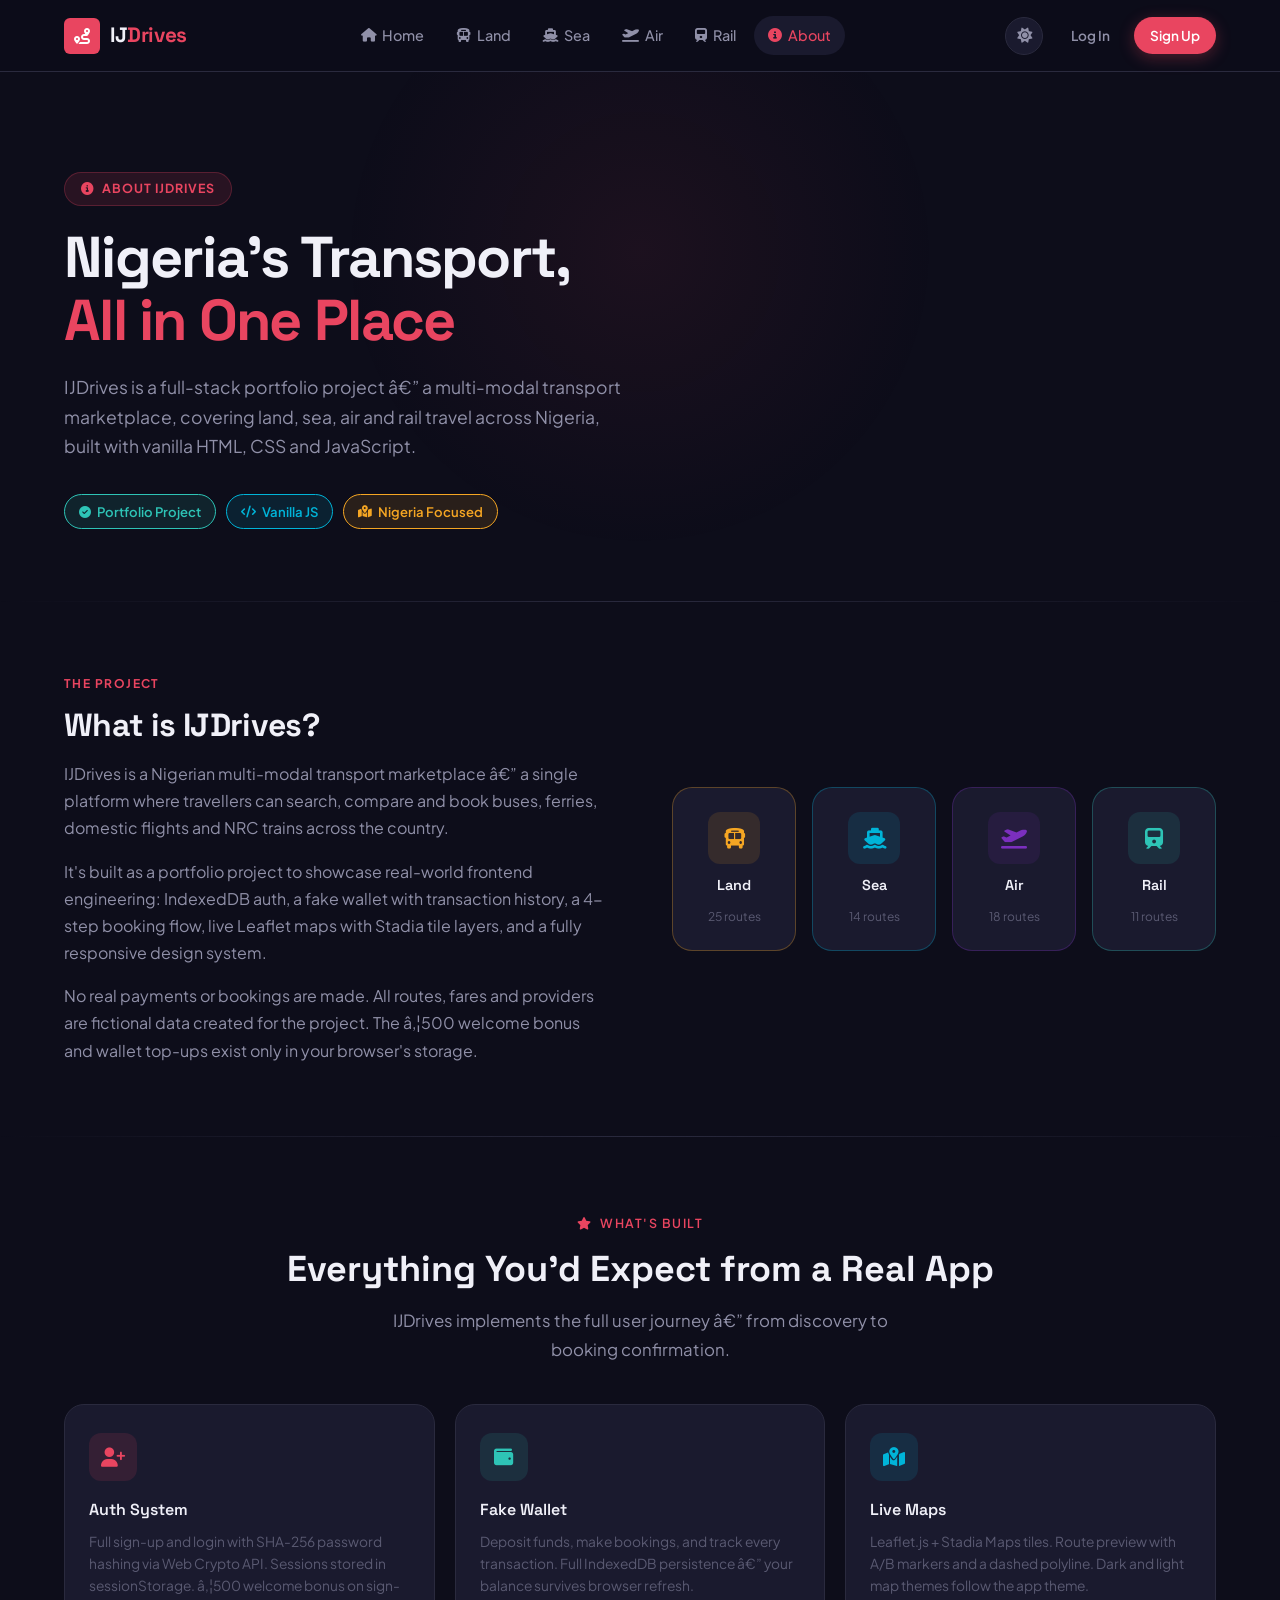
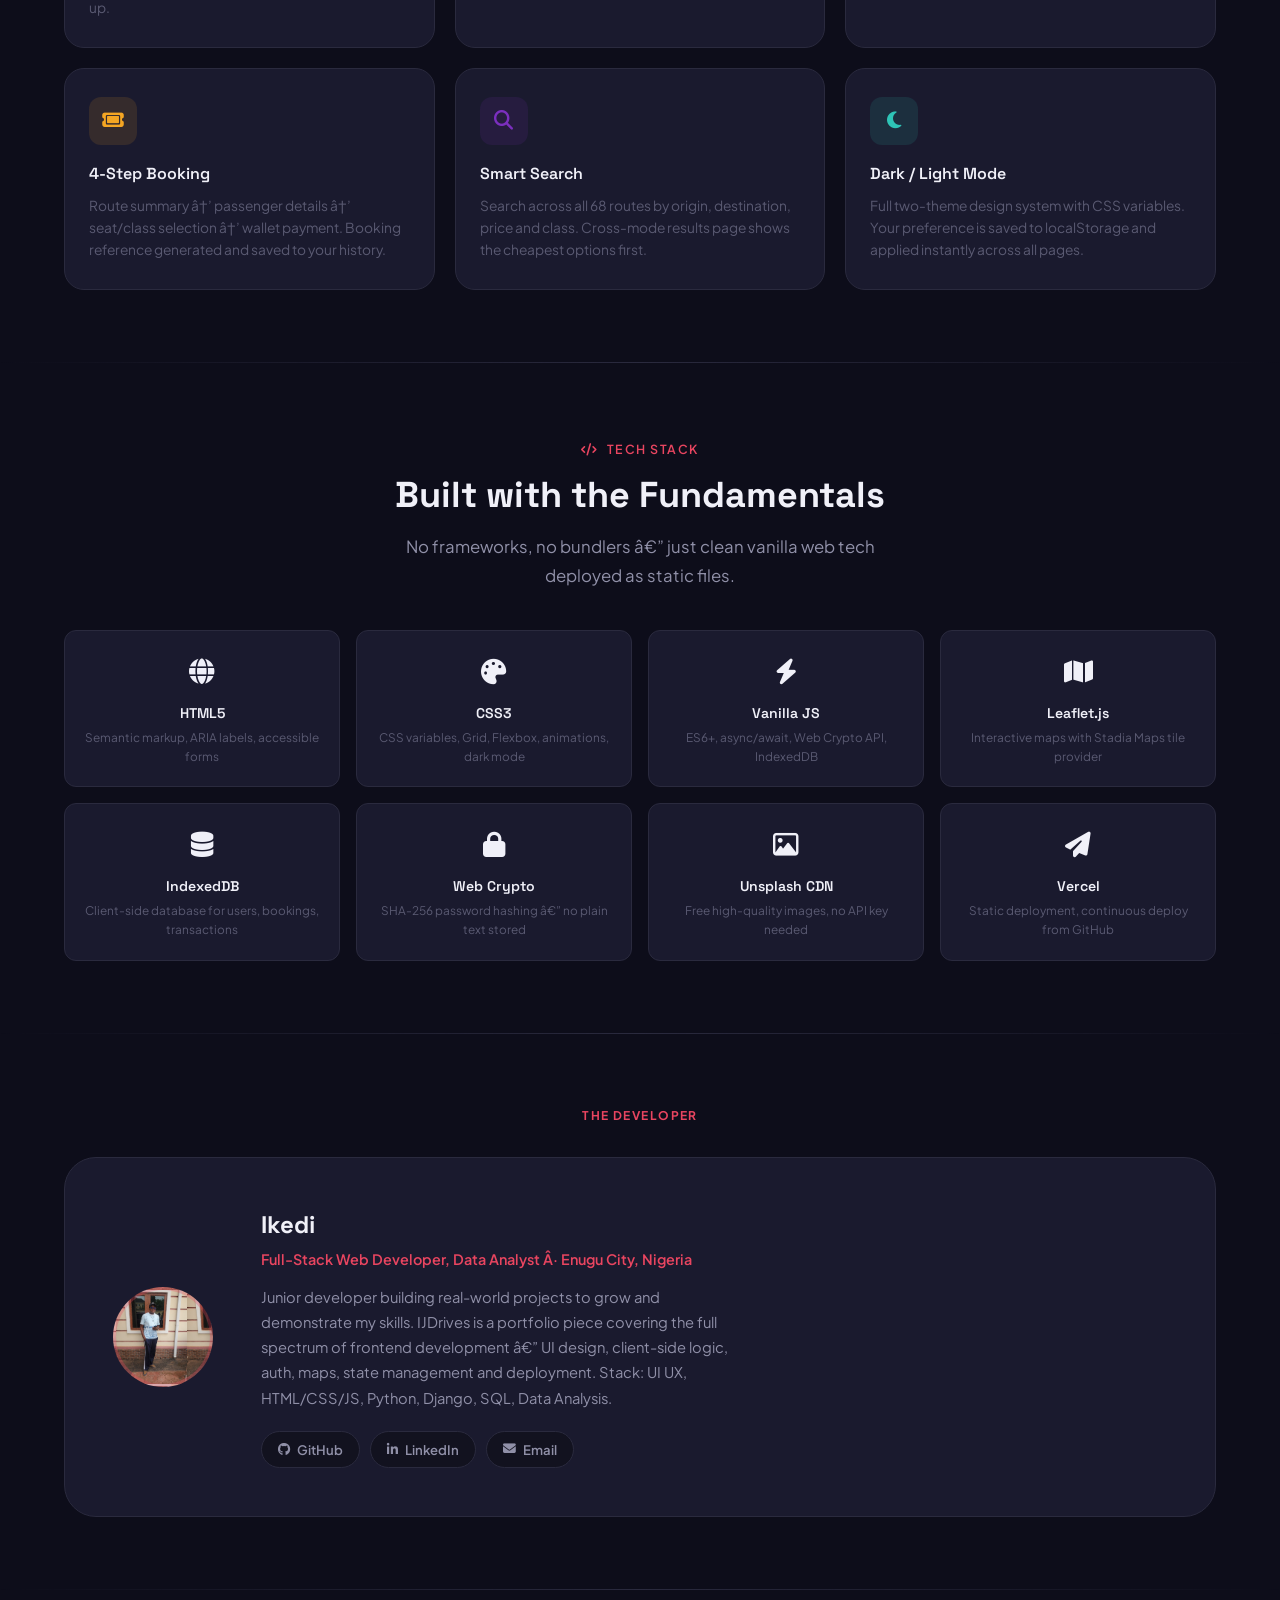
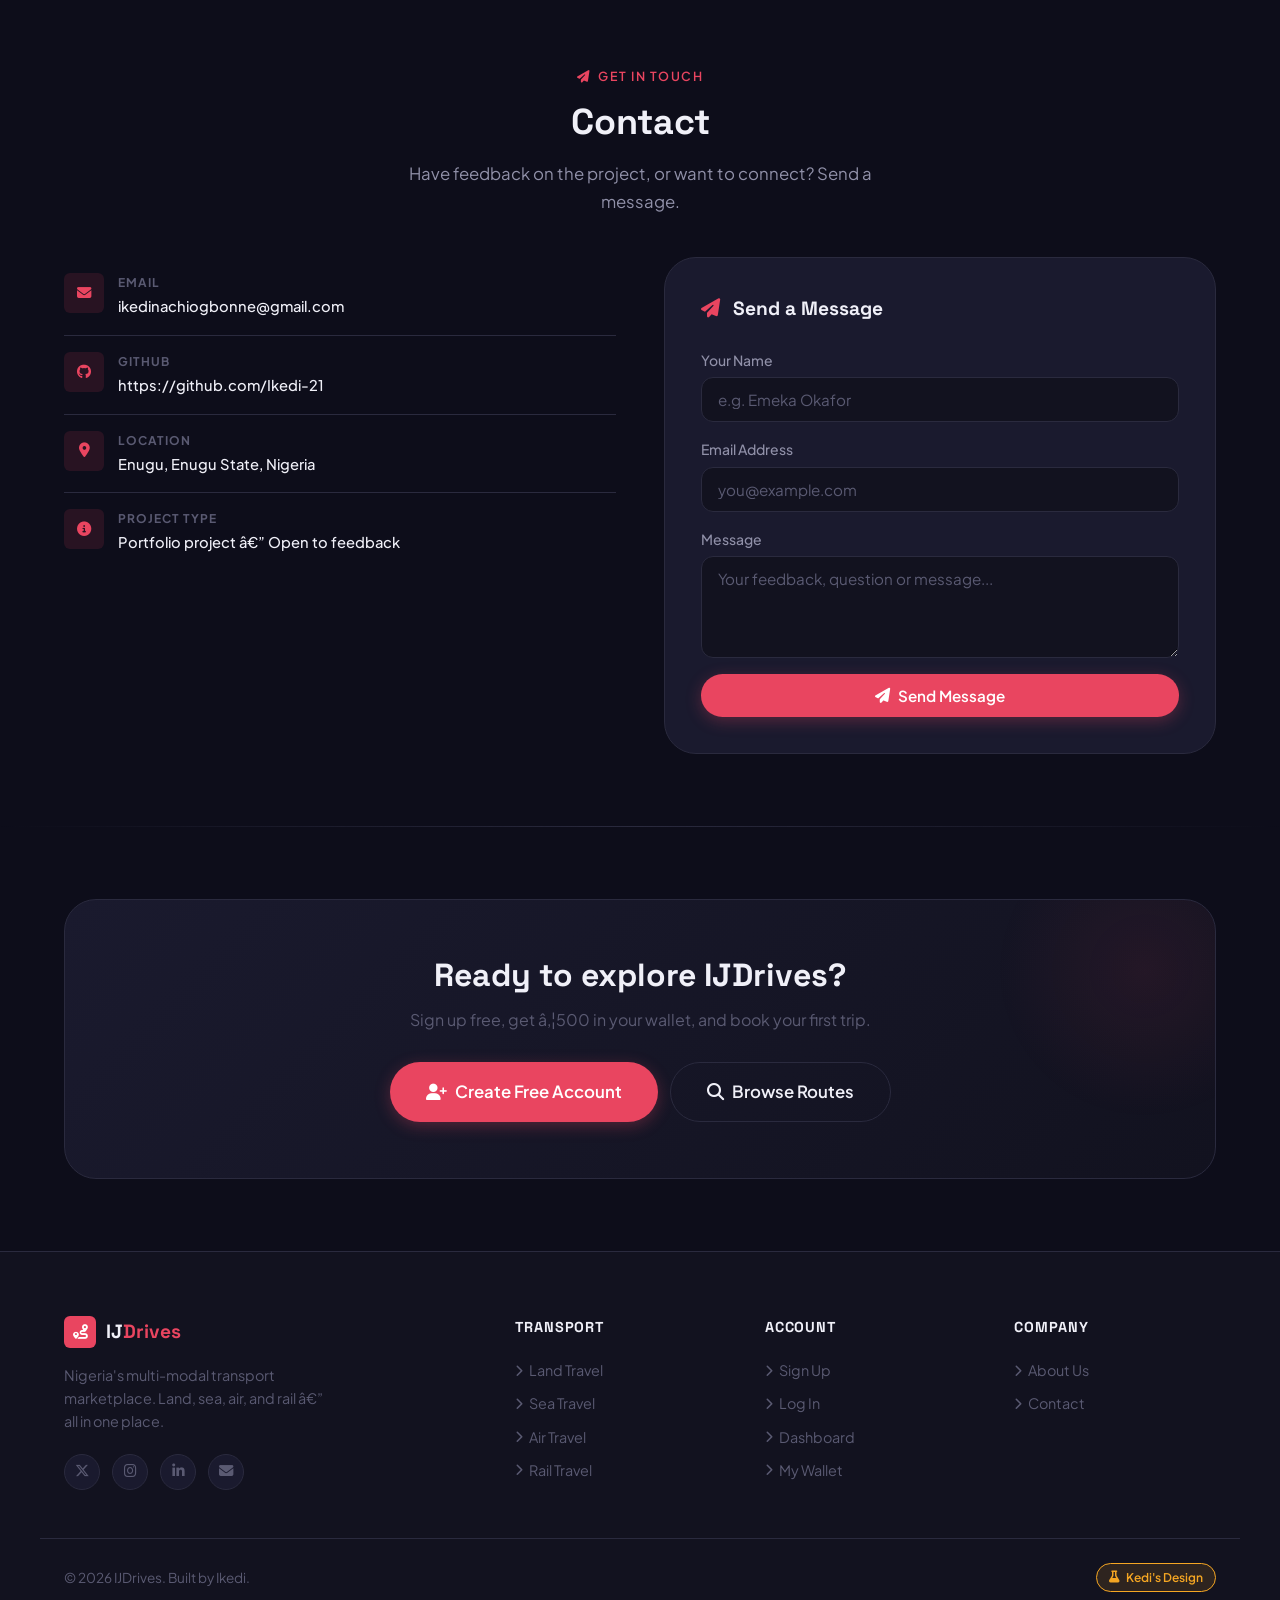
==== commit 2bcc853e: "feat(frontend): integrate FastAPI API bridge (js/api.js) and modernize client auth and wallet logic" ====
--- a/about.html
+++ b/about.html
@@ -1,9 +1,9 @@
-<!DOCTYPE html>
+﻿<!DOCTYPE html>
 <html lang="en" data-theme="dark">
 <head>
   <meta charset="UTF-8">
   <meta name="viewport" content="width=device-width, initial-scale=1.0">
-  <meta name="description" content="About IJDrives — Nigeria's multi-modal transport marketplace demo, built by Ikedi.">
+  <meta name="description" content="About IJDrives â€” Nigeria's multi-modal transport marketplace demo, built by Ikedi.">
   <title>About | IJDrives</title>
 
   <!-- Favicon -->
@@ -24,7 +24,7 @@
   <link rel="stylesheet" href="css/components.css">
 
   <style>
-    /* ── About page styles ── */
+    /* â”€â”€ About page styles â”€â”€ */
 
     /* Hero */
     .about-hero {
@@ -516,7 +516,7 @@
 
   <main class="page-content">
 
-    <!-- ══ HERO ══ -->
+    <!-- â•â• HERO â•â• -->
     <section class="about-hero">
       <div class="container">
         <div class="about-hero__eyebrow hero-animate-1">
@@ -526,7 +526,7 @@
           Nigeria's Transport,<br><span>All in One Place</span>
         </h1>
         <p class="about-hero__subtitle hero-animate-3">
-          IJDrives is a full-stack portfolio project — a multi-modal transport
+          IJDrives is a full-stack portfolio project â€” a multi-modal transport
           marketplace, covering land, sea, air and rail travel across Nigeria,
           built with vanilla HTML, CSS and JavaScript.
         </p>
@@ -540,7 +540,7 @@
 
     <div class="about-divider"></div>
 
-    <!-- ══ WHAT IS IJDRIVES ══ -->
+    <!-- â•â• WHAT IS IJDRIVES â•â• -->
     <section class="about-section">
       <div class="container">
         <div class="about-two-col">
@@ -549,7 +549,7 @@
             <h2 class="about-section__title">What is IJDrives?</h2>
             <div class="about-section__body">
               <p>
-                IJDrives is a Nigerian multi-modal transport marketplace — a single platform
+                IJDrives is a Nigerian multi-modal transport marketplace â€” a single platform
                 where travellers can search, compare and book buses, ferries, domestic flights
                 and NRC trains across the country.
               </p>
@@ -560,7 +560,7 @@
               </p>
               <p>
                 No real payments or bookings are made. All routes, fares and providers are
-                fictional data created for the project. The ₦500 welcome bonus and wallet top-ups
+                fictional data created for the project. The â‚¦500 welcome bonus and wallet top-ups
                 exist only in your browser's storage.
               </p>
             </div>
@@ -604,13 +604,13 @@
 
     <div class="about-divider"></div>
 
-    <!-- ══ FEATURES  -->
+    <!-- â•â• FEATURES  -->
     <section class="about-section">
       <div class="container">
         <div class="section-header reveal" style="margin-bottom:40px;">
           <div class="eyebrow"><i class="fa-solid fa-star"></i> What's Built</div>
           <h2>Everything You'd Expect from a Real App</h2>
-          <p>IJDrives implements the full user journey — from discovery to booking confirmation.</p>
+          <p>IJDrives implements the full user journey â€” from discovery to booking confirmation.</p>
         </div>
         <div class="features-grid">
 
@@ -621,7 +621,7 @@
             <div class="feature-card__title">Auth System</div>
             <div class="feature-card__desc">
               Full sign-up and login with SHA-256 password hashing via Web Crypto API.
-              Sessions stored in sessionStorage. ₦500 welcome bonus on sign-up.
+              Sessions stored in sessionStorage. â‚¦500 welcome bonus on sign-up.
             </div>
           </div>
 
@@ -632,7 +632,7 @@
             <div class="feature-card__title">Fake Wallet</div>
             <div class="feature-card__desc">
               Deposit funds, make bookings, and track every transaction.
-              Full IndexedDB persistence — your balance survives browser refresh.
+              Full IndexedDB persistence â€” your balance survives browser refresh.
             </div>
           </div>
 
@@ -653,7 +653,7 @@
             </div>
             <div class="feature-card__title">4-Step Booking</div>
             <div class="feature-card__desc">
-              Route summary → passenger details → seat/class selection → wallet payment.
+              Route summary â†’ passenger details â†’ seat/class selection â†’ wallet payment.
               Booking reference generated and saved to your history.
             </div>
           </div>
@@ -692,7 +692,7 @@
         <div class="section-header reveal" style="margin-bottom:40px;">
           <div class="eyebrow"><i class="fa-solid fa-code"></i> Tech Stack</div>
           <h2>Built with the Fundamentals</h2>
-          <p>No frameworks, no bundlers — just clean vanilla web tech deployed as static files.</p>
+          <p>No frameworks, no bundlers â€” just clean vanilla web tech deployed as static files.</p>
         </div>
         <div class="tech-grid">
 
@@ -729,7 +729,7 @@
           <div class="tech-card reveal">
             <span class="tech-card__icon"><i class="fa-solid fa-lock"></i></span>
             <div class="tech-card__name">Web Crypto</div>
-            <div class="tech-card__desc">SHA-256 password hashing — no plain text stored</div>
+            <div class="tech-card__desc">SHA-256 password hashing â€” no plain text stored</div>
           </div>
 
           <div class="tech-card reveal">
@@ -760,10 +760,10 @@
           <div class="dev-avatar"><img src="" alt=""></div>
           <div class="dev-info">
             <div class="dev-info__name">Ikedi</div>
-            <div class="dev-info__role">Full-Stack Web Developer, Data Analyst · Enugu City, Nigeria</div>
+            <div class="dev-info__role">Full-Stack Web Developer, Data Analyst Â· Enugu City, Nigeria</div>
             <p class="dev-info__bio">
               Junior developer building real-world projects to grow and demonstrate my skills.
-              IJDrives is a portfolio piece covering the full spectrum of frontend development —
+              IJDrives is a portfolio piece covering the full spectrum of frontend development â€”
               UI design, client-side logic, auth, maps, state management and deployment.
               Stack: UI UX, HTML/CSS/JS, Python, Django, SQL, Data Analysis.
             </p>
@@ -823,7 +823,7 @@
               <div class="contact-info__icon"><i class="fa-solid fa-circle-info"></i></div>
               <div>
                 <div class="contact-info__label">Project Type</div>
-                <div class="contact-info__value">Portfolio project — Open to feedback</div>
+                <div class="contact-info__value">Portfolio project â€” Open to feedback</div>
               </div>
             </div>
           </div>
@@ -860,7 +860,7 @@
                 <h3 style="font-family:'Space Grotesk',sans-serif;margin-bottom:8px;">Message sent!</h3>
                 <p style="color:var(--text-muted);font-size:0.9rem;">
                   Thanks for reaching out. This is a my demo project so nothing was actually sent,
-                  but the thought counts! 😄 I appriciate. 
+                  but the thought counts! ðŸ˜„ I appriciate. 
                 </p>
               </div>
             </div>
@@ -877,7 +877,7 @@
       <div class="container">
         <div class="about-cta reveal">
           <h2 class="about-cta__title">Ready to explore IJDrives?</h2>
-          <p class="about-cta__sub">Sign up free, get ₦500 in your wallet, and book your first trip.</p>
+          <p class="about-cta__sub">Sign up free, get â‚¦500 in your wallet, and book your first trip.</p>
           <div class="about-cta__actions">
             <a href="signup.html" class="btn btn-primary btn-lg">
               <i class="fa-solid fa-user-plus"></i> Create Free Account
@@ -900,7 +900,7 @@
           <div class="footer__logo-icon"><i class="fa-solid fa-route"></i></div>
           <span class="footer__logo-text">IJ<span>Drives</span></span>
         </a>
-        <p class="footer__tagline">Nigeria's multi-modal transport marketplace. Land, sea, air, and rail — all in one place.</p>
+        <p class="footer__tagline">Nigeria's multi-modal transport marketplace. Land, sea, air, and rail â€” all in one place.</p>
         <div class="footer__socials">
           <a href="#" class="footer__social-link" aria-label="Twitter"><i class="fa-brands fa-x-twitter"></i></a>
           <a href="#" class="footer__social-link" aria-label="Instagram"><i class="fa-brands fa-instagram"></i></a>
@@ -942,6 +942,7 @@
 
   <!--  SCRIPTS  -->
   <script src="js/config.js"></script>
+  <script src="js/api.js"></script>
   <script src="js/db.js"></script>
   <script src="js/utils.js"></script>
   <script src="js/theme.js"></script>
@@ -950,7 +951,7 @@
   <script src="js/booking.js"></script>
 
   <script>
-    // Contact form — demo submit (no real sending)
+    // Contact form â€” demo submit (no real sending)
     document.addEventListener('DOMContentLoaded', function() {
       var sendBtn     = document.getElementById('contact-send-btn');
       var fieldsEl    = document.getElementById('contact-fields');
